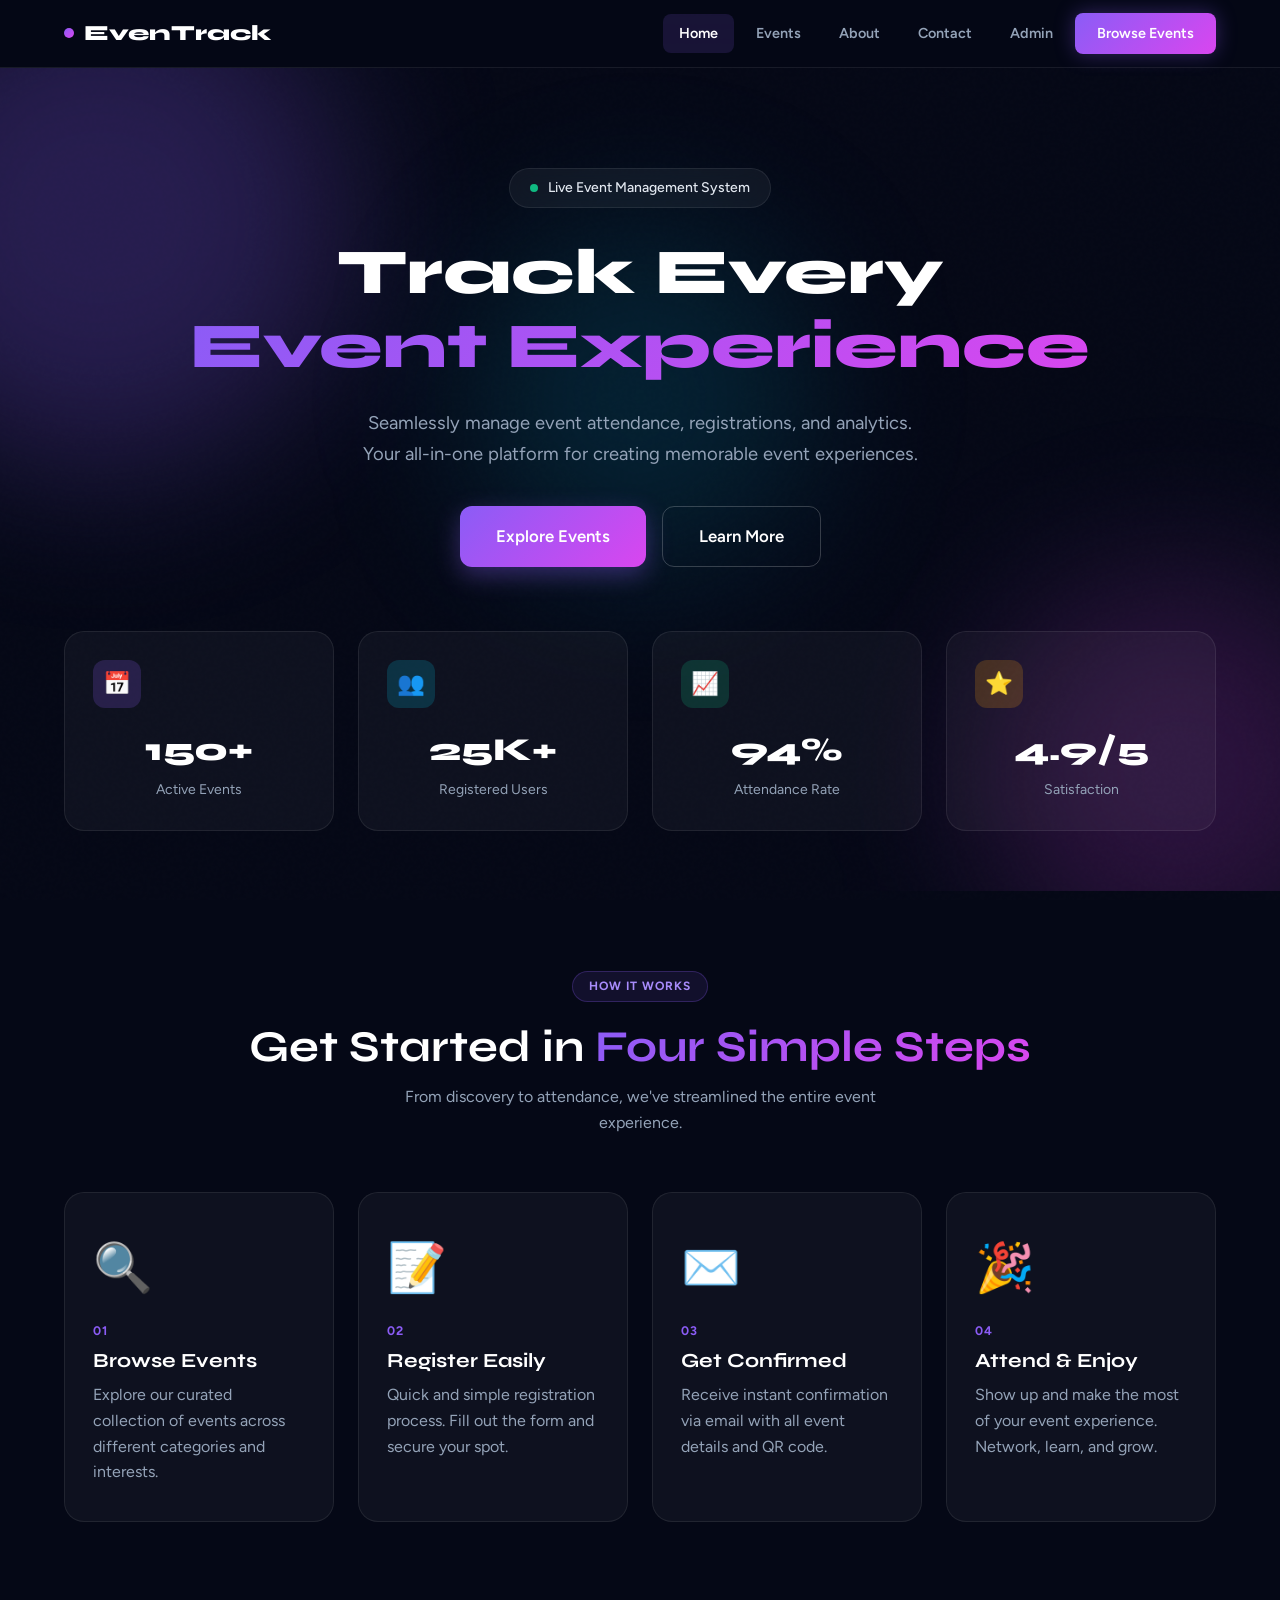
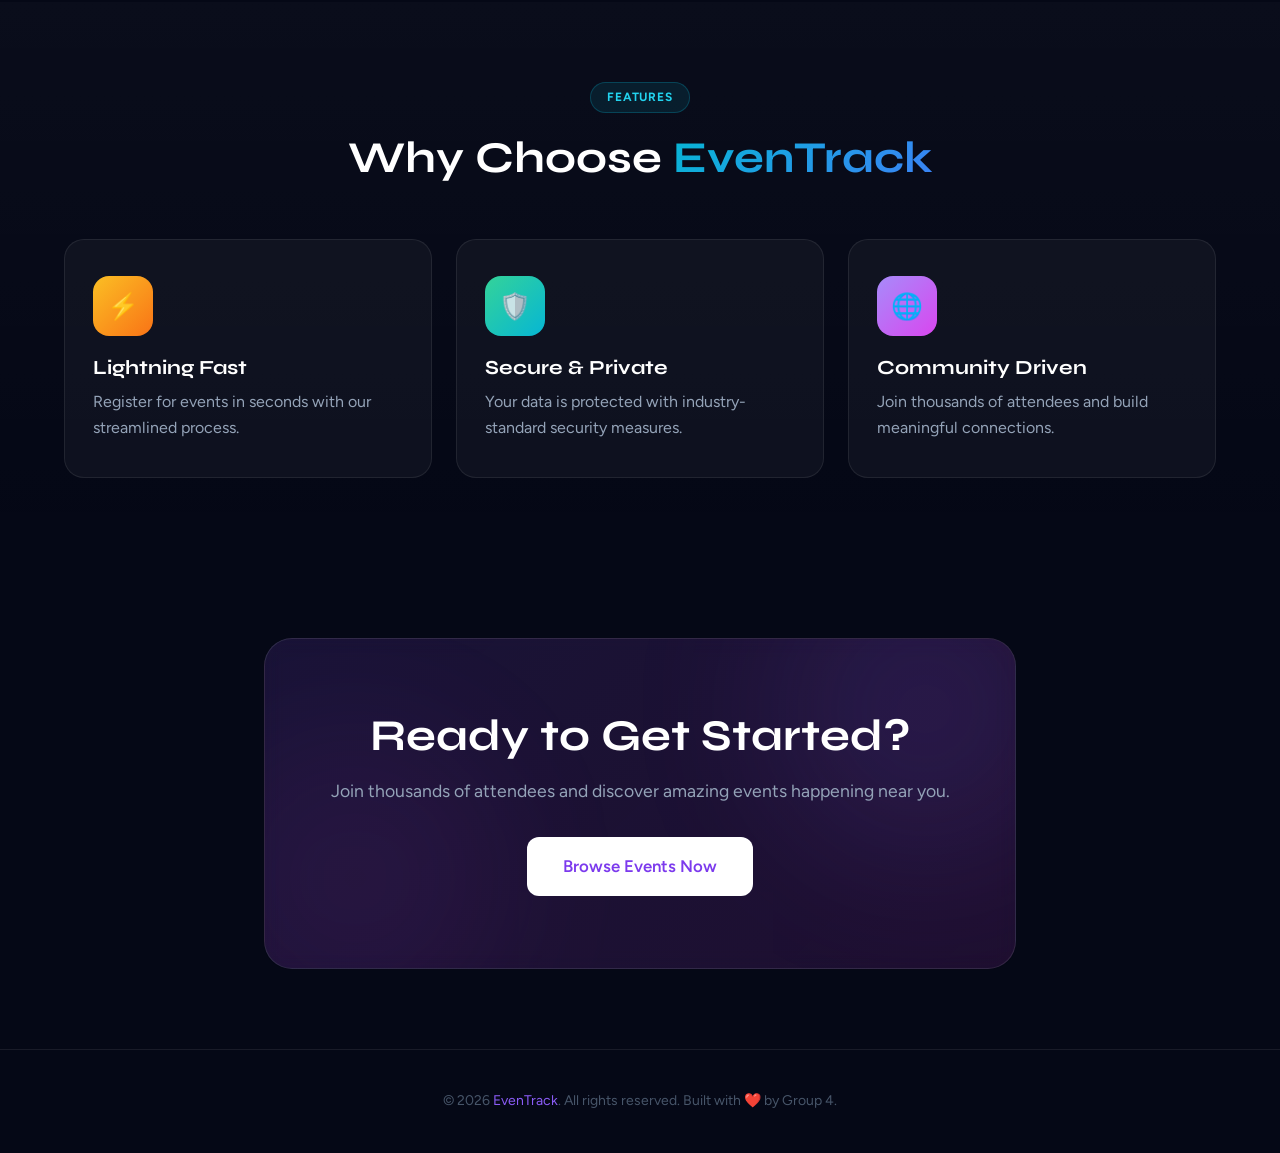
==== index.html @ 3910b5df "Add files via upload" ====
<!DOCTYPE html>
<html lang="en">
<head>
  <meta charset="UTF-8" />
  <meta name="viewport" content="width=device-width, initial-scale=1.0"/>
  <title>EvenTrack — Event Attendance System</title>
  <link rel="stylesheet" href="css/styles.css"/>
  <link rel="stylesheet" href="css/home.css"/>
</head>
<body>
  <div id="navbar"></div>

  <main>
    <!-- ── Hero ─────────────────────────── -->
    <section class="hero">
      <div class="orb orb-violet" style="width:500px;height:500px;top:-100px;left:-150px;"></div>
      <div class="orb orb-fuchsia" style="width:400px;height:400px;bottom:-80px;right:-100px;"></div>
      <div class="orb orb-cyan" style="width:350px;height:350px;top:40%;left:50%;transform:translate(-50%,-50%);"></div>

      <div class="container hero-inner">
        <div class="hero-badge reveal">
          <span class="live-dot"></span>
          Live Event Management System
        </div>
        <h1 class="hero-title reveal reveal-delay-1">
          Track Every<br>
          <span class="gradient-text">Event Experience</span>
        </h1>
        <p class="hero-sub reveal reveal-delay-2">
          Seamlessly manage event attendance, registrations, and analytics.
          Your all-in-one platform for creating memorable event experiences.
        </p>
        <div class="hero-btns reveal reveal-delay-3">
          <a href="events.html" class="btn btn-primary btn-lg">Explore Events</a>
          <a href="about.html"  class="btn btn-outline btn-lg">Learn More</a>
        </div>

        <!-- Stats -->
        <div class="hero-stats grid-4 reveal reveal-delay-4">
          <div class="card stat-card">
            <div class="icon-wrap" style="background:rgba(139,92,246,0.2)">📅</div>
            <div class="stat-val">150+</div>
            <div class="stat-label">Active Events</div>
          </div>
          <div class="card stat-card">
            <div class="icon-wrap" style="background:rgba(6,182,212,0.2)">👥</div>
            <div class="stat-val">25K+</div>
            <div class="stat-label">Registered Users</div>
          </div>
          <div class="card stat-card">
            <div class="icon-wrap" style="background:rgba(16,185,129,0.2)">📈</div>
            <div class="stat-val">94%</div>
            <div class="stat-label">Attendance Rate</div>
          </div>
          <div class="card stat-card">
            <div class="icon-wrap" style="background:rgba(245,158,11,0.2)">⭐</div>
            <div class="stat-val">4.9/5</div>
            <div class="stat-label">Satisfaction</div>
          </div>
        </div>
      </div>
    </section>

    <!-- ── How It Works ──────────────────── -->
    <section class="section-pad">
      <div class="container">
        <div class="section-head reveal">
          <span class="section-label label-violet">HOW IT WORKS</span>
          <h2>Get Started in <span class="gradient-text">Four Simple Steps</span></h2>
          <p>From discovery to attendance, we've streamlined the entire event experience.</p>
        </div>
        <div class="grid-4 steps-grid">
          <div class="card step-card reveal reveal-delay-1">
            <div class="step-icon">🔍</div>
            <div class="step-num">01</div>
            <h3>Browse Events</h3>
            <p>Explore our curated collection of events across different categories and interests.</p>
          </div>
          <div class="card step-card reveal reveal-delay-2">
            <div class="step-icon">📝</div>
            <div class="step-num">02</div>
            <h3>Register Easily</h3>
            <p>Quick and simple registration process. Fill out the form and secure your spot.</p>
          </div>
          <div class="card step-card reveal reveal-delay-3">
            <div class="step-icon">✉️</div>
            <div class="step-num">03</div>
            <h3>Get Confirmed</h3>
            <p>Receive instant confirmation via email with all event details and QR code.</p>
          </div>
          <div class="card step-card reveal reveal-delay-4">
            <div class="step-icon">🎉</div>
            <div class="step-num">04</div>
            <h3>Attend & Enjoy</h3>
            <p>Show up and make the most of your event experience. Network, learn, and grow.</p>
          </div>
        </div>
      </div>
    </section>

    <!-- ── Features ──────────────────────── -->
    <section class="section-pad features-section">
      <div class="container">
        <div class="section-head reveal">
          <span class="section-label label-cyan">FEATURES</span>
          <h2>Why Choose <span class="gradient-text-cyan">EvenTrack</span></h2>
        </div>
        <div class="grid-3 reveal">
          <div class="card feat-card">
            <div class="feat-icon" style="background:linear-gradient(135deg,#fbbf24,#f97316)">⚡</div>
            <h3>Lightning Fast</h3>
            <p>Register for events in seconds with our streamlined process.</p>
          </div>
          <div class="card feat-card">
            <div class="feat-icon" style="background:linear-gradient(135deg,#34d399,#06b6d4)">🛡️</div>
            <h3>Secure & Private</h3>
            <p>Your data is protected with industry-standard security measures.</p>
          </div>
          <div class="card feat-card">
            <div class="feat-icon" style="background:linear-gradient(135deg,#a78bfa,#d946ef)">🌐</div>
            <h3>Community Driven</h3>
            <p>Join thousands of attendees and build meaningful connections.</p>
          </div>
        </div>
      </div>
    </section>

    <!-- ── CTA ───────────────────────────── -->
    <section class="section-pad">
      <div class="container-sm reveal">
        <div class="cta-box">
          <div class="orb orb-violet" style="width:300px;height:300px;top:-80px;right:-60px;opacity:0.5"></div>
          <div class="orb orb-fuchsia" style="width:300px;height:300px;bottom:-60px;left:-60px;opacity:0.4"></div>
          <div style="position:relative;z-index:1;text-align:center">
            <h2 style="margin-bottom:16px">Ready to Get Started?</h2>
            <p style="margin-bottom:32px;font-size:1.1rem">Join thousands of attendees and discover amazing events happening near you.</p>
            <a href="events.html" class="btn btn-white btn-lg">Browse Events Now</a>
          </div>
        </div>
      </div>
    </section>
  </main>

  <div id="footer"></div>

  <script src="js/data.js"></script>
  <script src="js/nav.js"></script>
  <script src="js/main.js"></script>
</body>
</html>
---- css/styles.css ----
/* ═══════════════════════════════════════════════
   EVENTRACK — Shared Stylesheet
   ═══════════════════════════════════════════════ */

@import url('https://fonts.googleapis.com/css2?family=Syne:wght@400;600;700;800&family=Figtree:wght@300;400;500;600;700&display=swap');

/* ─── CSS Variables ─────────────────────────────── */
:root {
  --bg:           #050816;
  --bg-card:      rgba(255,255,255,0.04);
  --bg-card-hover:rgba(255,255,255,0.08);
  --border:       rgba(255,255,255,0.08);
  --border-hover: rgba(139,92,246,0.5);

  --white:   #ffffff;
  --slate-1: #e2e8f0;
  --slate-2: #94a3b8;
  --slate-3: #475569;
  --slate-4: #1e293b;

  --violet:  #8b5cf6;
  --fuchsia: #d946ef;
  --cyan:    #06b6d4;
  --emerald: #10b981;
  --amber:   #f59e0b;
  --rose:    #f43f5e;
  --indigo:  #6366f1;
  --teal:    #14b8a6;
  --purple:  #a855f7;

  --grad-main:    linear-gradient(135deg, var(--violet), var(--fuchsia));
  --grad-cyan:    linear-gradient(135deg, var(--cyan), #3b82f6);
  --grad-emerald: linear-gradient(135deg, var(--emerald), var(--teal));
  --grad-amber:   linear-gradient(135deg, var(--amber), #f97316);
  --grad-rose:    linear-gradient(135deg, var(--rose), #ec4899);
  --grad-purple:  linear-gradient(135deg, var(--purple), var(--violet));
  --grad-indigo:  linear-gradient(135deg, var(--indigo), #818cf8);
  --grad-teal:    linear-gradient(135deg, var(--teal), var(--cyan));
  --grad-violet:  linear-gradient(135deg, var(--violet), var(--indigo));

  --font-display: 'Syne', sans-serif;
  --font-body:    'Figtree', sans-serif;
  --radius-sm:  8px;
  --radius-md:  12px;
  --radius-lg:  20px;
  --radius-xl:  28px;
  --nav-h: 68px;
}

/* ─── Reset & Base ──────────────────────────────── */
*, *::before, *::after { box-sizing: border-box; margin: 0; padding: 0; }
html { scroll-behavior: smooth; }
body {
  background: var(--bg);
  color: var(--slate-1);
  font-family: var(--font-body);
  font-size: 16px;
  line-height: 1.6;
  min-height: 100vh;
  overflow-x: hidden;
}
a { color: inherit; text-decoration: none; }
button { cursor: pointer; border: none; background: none; font-family: inherit; }
input, select, textarea { font-family: inherit; }
img { max-width: 100%; display: block; }

/* Noise overlay */
body::before {
  content: '';
  position: fixed; inset: 0; pointer-events: none; z-index: 0;
  background-image: url("data:image/svg+xml,%3Csvg viewBox='0 0 256 256' xmlns='http://www.w3.org/2000/svg'%3E%3Cfilter id='noise'%3E%3CfeTurbulence type='fractalNoise' baseFrequency='0.9' numOctaves='4' stitchTiles='stitch'/%3E%3C/filter%3E%3Crect width='100%25' height='100%25' filter='url(%23noise)' opacity='0.03'/%3E%3C/svg%3E");
  opacity: 0.4;
}

/* ─── Layout Helpers ────────────────────────────── */
.container { max-width: 1200px; margin: 0 auto; padding: 0 24px; }
.container-sm { max-width: 800px; margin: 0 auto; padding: 0 24px; }
section { position: relative; }

/* ─── Typography ────────────────────────────────── */
h1,h2,h3,h4 { font-family: var(--font-display); line-height: 1.15; color: var(--white); }
h1 { font-size: clamp(2.2rem, 5vw, 4rem); font-weight: 800; }
h2 { font-size: clamp(1.8rem, 3.5vw, 2.75rem); font-weight: 700; }
h3 { font-size: 1.25rem; font-weight: 700; }
p { color: var(--slate-2); }

.gradient-text {
  background: var(--grad-main);
  -webkit-background-clip: text;
  -webkit-text-fill-color: transparent;
  background-clip: text;
}
.gradient-text-cyan {
  background: var(--grad-cyan);
  -webkit-background-clip: text;
  -webkit-text-fill-color: transparent;
  background-clip: text;
}

/* ─── Navigation ────────────────────────────────── */
.navbar {
  position: sticky; top: 0; z-index: 100;
  height: var(--nav-h);
  background: rgba(5,8,22,0.85);
  backdrop-filter: blur(20px);
  border-bottom: 1px solid var(--border);
  display: flex; align-items: center;
}
.nav-inner {
  display: flex; align-items: center; justify-content: space-between;
  width: 100%;
}
.nav-logo {
  font-family: var(--font-display);
  font-size: 1.35rem; font-weight: 800;
  color: var(--white);
  display: flex; align-items: center; gap: 10px;
}
.nav-logo-dot {
  width: 10px; height: 10px;
  border-radius: 50%;
  background: var(--grad-main);
  animation: pulse-dot 2s ease-in-out infinite;
}
@keyframes pulse-dot {
  0%,100% { box-shadow: 0 0 0 0 rgba(139,92,246,0.4); }
  50%      { box-shadow: 0 0 0 6px rgba(139,92,246,0); }
}
.nav-links { display: flex; align-items: center; gap: 6px; }
.nav-link {
  padding: 8px 16px; border-radius: var(--radius-sm);
  font-size: 0.9rem; font-weight: 600;
  color: var(--slate-2);
  transition: color 0.2s, background 0.2s;
}
.nav-link:hover { color: var(--white); background: rgba(255,255,255,0.06); }
.nav-link.active { color: var(--white); background: rgba(139,92,246,0.15); }
.nav-cta {
  padding: 9px 22px; border-radius: var(--radius-sm);
  background: var(--grad-main);
  color: var(--white); font-size: 0.9rem; font-weight: 600;
  transition: opacity 0.2s, transform 0.2s;
  box-shadow: 0 0 20px rgba(139,92,246,0.35);
}
.nav-cta:hover { opacity: 0.9; transform: translateY(-1px); }

/* Mobile nav */
.mobile-toggle {
  display: none; color: var(--slate-1);
  padding: 6px; border-radius: var(--radius-sm);
}
.mobile-menu {
  display: none; flex-direction: column;
  padding: 12px 24px 20px;
  border-bottom: 1px solid var(--border);
  background: rgba(5,8,22,0.95);
  gap: 4px;
}
.mobile-menu.open { display: flex; }
.mobile-menu .nav-link { padding: 12px 16px; display: block; }
.mobile-menu .nav-cta { margin-top: 8px; text-align: center; display: block; padding: 12px; }

@media (max-width: 768px) {
  .nav-links, .navbar .nav-cta { display: none; }
  .mobile-toggle { display: flex; }
}

/* ─── Buttons ───────────────────────────────────── */
.btn {
  display: inline-flex; align-items: center; justify-content: center; gap: 8px;
  padding: 12px 28px; border-radius: var(--radius-md);
  font-family: var(--font-body); font-size: 0.95rem; font-weight: 600;
  transition: all 0.2s; cursor: pointer;
}
.btn-primary {
  background: var(--grad-main); color: var(--white);
  box-shadow: 0 8px 24px rgba(139,92,246,0.35);
}
.btn-primary:hover { transform: translateY(-2px); box-shadow: 0 12px 32px rgba(139,92,246,0.45); }
.btn-outline {
  background: transparent; color: var(--white);
  border: 1px solid rgba(255,255,255,0.2);
}
.btn-outline:hover { background: rgba(255,255,255,0.06); }
.btn-white {
  background: var(--white); color: #7c3aed;
}
.btn-white:hover { background: #f1f5f9; transform: translateY(-1px); }
.btn-sm { padding: 8px 18px; font-size: 0.875rem; }
.btn-lg { padding: 16px 36px; font-size: 1.05rem; }
.btn-full { width: 100%; }

/* ─── Cards ─────────────────────────────────────── */
.card {
  background: var(--bg-card);
  border: 1px solid var(--border);
  border-radius: var(--radius-lg);
  transition: border-color 0.25s, box-shadow 0.25s, transform 0.25s, background 0.25s;
}
.card:hover {
  border-color: var(--border-hover);
  box-shadow: 0 20px 50px rgba(139,92,246,0.12);
  transform: translateY(-3px);
  background: var(--bg-card-hover);
}

/* ─── Badges ────────────────────────────────────── */
.badge {
  display: inline-block; padding: 4px 12px;
  border-radius: 999px; font-size: 0.72rem; font-weight: 700;
  letter-spacing: 0.02em; text-transform: capitalize;
}
.badge-border { border: 1px solid transparent; }
.badge-violet  { background: rgba(139,92,246,0.15); color: #a78bfa; }
.badge-green   { background: rgba(16,185,129,0.15); color: #34d399; border-color: rgba(16,185,129,0.3); }
.badge-slate   { background: rgba(100,116,139,0.2); color: #94a3b8; border-color: rgba(100,116,139,0.3); }
.badge-blue    { background: rgba(59,130,246,0.15); color: #60a5fa; }
.badge-amber   { background: rgba(245,158,11,0.15); color: #fbbf24; }
.badge-purple  { background: rgba(168,85,247,0.15); color: #c084fc; }
.badge-cyan    { background: rgba(6,182,212,0.15);  color: #22d3ee; }
.badge-rose    { background: rgba(244,63,94,0.15);  color: #fb7185; }

/* ─── Section Labels ────────────────────────────── */
.section-label {
  display: inline-block; padding: 5px 16px;
  border-radius: 999px; font-size: 0.75rem; font-weight: 700;
  letter-spacing: 0.08em; text-transform: uppercase;
  border: 1px solid;
  margin-bottom: 20px;
}
.label-violet { background: rgba(139,92,246,0.1); color: #a78bfa; border-color: rgba(139,92,246,0.25); }
.label-cyan   { background: rgba(6,182,212,0.1);  color: #22d3ee; border-color: rgba(6,182,212,0.25); }
.label-fuchsia{ background: rgba(217,70,239,0.1); color: #e879f9; border-color: rgba(217,70,239,0.25); }

/* ─── Form Elements ─────────────────────────────── */
.form-group { display: flex; flex-direction: column; gap: 8px; }
.form-label { font-size: 0.875rem; font-weight: 600; color: var(--slate-1); }
.form-input {
  width: 100%; padding: 12px 16px;
  background: rgba(255,255,255,0.05);
  border: 1px solid var(--border);
  border-radius: var(--radius-sm); color: var(--white);
  font-family: var(--font-body); font-size: 0.9rem;
  transition: border-color 0.2s, box-shadow 0.2s;
  outline: none;
}
.form-input::placeholder { color: var(--slate-3); }
.form-input:focus {
  border-color: var(--violet);
  box-shadow: 0 0 0 3px rgba(139,92,246,0.15);
}
select.form-input option { background: #0f172a; color: var(--white); }
textarea.form-input { resize: none; }

/* ─── Progress Bar ──────────────────────────────── */
.progress-track {
  width: 100%; height: 6px; border-radius: 999px;
  background: rgba(255,255,255,0.06); overflow: hidden;
}
.progress-fill {
  height: 100%; border-radius: 999px;
  background: var(--grad-main);
  transition: width 0.6s ease;
}

/* ─── Event Thumbnail Gradients ─────────────────── */
.thumb { display: flex; align-items: center; justify-content: center; font-size: 4rem; }
.grad-violet  { background: linear-gradient(135deg,#4c1d95,#6d28d9,#7c3aed); }
.grad-cyan    { background: linear-gradient(135deg,#0e7490,#0891b2,#06b6d4); }
.grad-emerald { background: linear-gradient(135deg,#065f46,#059669,#10b981); }
.grad-amber   { background: linear-gradient(135deg,#78350f,#b45309,#d97706); }
.grad-rose    { background: linear-gradient(135deg,#881337,#be185d,#e11d48); }
.grad-purple  { background: linear-gradient(135deg,#4a044e,#86198f,#a21caf); }
.grad-teal    { background: linear-gradient(135deg,#134e4a,#0f766e,#0d9488); }
.grad-indigo  { background: linear-gradient(135deg,#1e1b4b,#3730a3,#4338ca); }

/* ─── Glowing Orbs ──────────────────────────────── */
.orb {
  position: absolute; border-radius: 50%;
  filter: blur(80px); pointer-events: none; z-index: 0;
}
.orb-violet { background: rgba(139,92,246,0.25); }
.orb-fuchsia{ background: rgba(217,70,239,0.18); }
.orb-cyan   { background: rgba(6,182,212,0.15); }

/* ─── Scroll Reveal ─────────────────────────────── */
.reveal { opacity: 0; transform: translateY(24px); transition: opacity 0.55s ease, transform 0.55s ease; }
.reveal.revealed { opacity: 1; transform: none; }
.reveal-delay-1 { transition-delay: 0.1s; }
.reveal-delay-2 { transition-delay: 0.2s; }
.reveal-delay-3 { transition-delay: 0.3s; }
.reveal-delay-4 { transition-delay: 0.4s; }

/* ─── Footer ────────────────────────────────────── */
.footer {
  border-top: 1px solid var(--border);
  padding: 40px 0;
  text-align: center;
}
.footer p { font-size: 0.875rem; color: var(--slate-3); }
.footer a { color: var(--violet); }
.footer a:hover { color: var(--fuchsia); }

/* ─── Divider ───────────────────────────────────── */
.divider { border: none; border-top: 1px solid var(--border); margin: 32px 0; }

/* ─── Grid Utilities ────────────────────────────── */
.grid-2 { display: grid; grid-template-columns: repeat(2,1fr); gap: 24px; }
.grid-3 { display: grid; grid-template-columns: repeat(3,1fr); gap: 24px; }
.grid-4 { display: grid; grid-template-columns: repeat(4,1fr); gap: 24px; }
@media (max-width: 1024px) {
  .grid-4 { grid-template-columns: repeat(2,1fr); }
  .grid-3 { grid-template-columns: repeat(2,1fr); }
}
@media (max-width: 640px) {
  .grid-4, .grid-3, .grid-2 { grid-template-columns: 1fr; }
}

/* ─── Stat Card ─────────────────────────────────── */
.stat-card { padding: 28px; border-radius: var(--radius-lg); }
.stat-card .icon-wrap {
  width: 48px; height: 48px; border-radius: var(--radius-md);
  display: flex; align-items: center; justify-content: center;
  font-size: 1.4rem; margin-bottom: 16px;
}
.stat-card .stat-val {
  font-family: var(--font-display); font-size: 2rem; font-weight: 800;
  color: var(--white); margin-bottom: 4px;
}
.stat-card .stat-label { font-size: 0.875rem; color: var(--slate-2); }

/* ─── Page Hero ─────────────────────────────────── */
.page-hero {
  padding: 72px 0 56px;
  border-bottom: 1px solid var(--border);
  background: linear-gradient(to bottom, rgba(255,255,255,0.03), transparent);
  text-align: center;
}
.page-hero h1 { margin-bottom: 16px; }
.page-hero p { max-width: 560px; margin: 0 auto; font-size: 1.1rem; }

/* ─── Toast / Alert ─────────────────────────────── */
.success-box {
  padding: 40px 32px;
  background: linear-gradient(135deg,rgba(16,185,129,0.1),rgba(6,182,212,0.1));
  border: 1px solid rgba(16,185,129,0.25);
  border-radius: var(--radius-xl);
  text-align: center;
}
.success-icon {
  width: 80px; height: 80px; border-radius: 50%;
  background: var(--grad-emerald);
  display: flex; align-items: center; justify-content: center;
  margin: 0 auto 20px; font-size: 2.5rem;
}
---- css/home.css ----
/* ── Home Page Styles ── */
.hero {
  position: relative; overflow: hidden;
  padding: 100px 0 60px;
}
.hero-inner { text-align: center; position: relative; z-index: 1; }
.hero-badge {
  display: inline-flex; align-items: center; gap: 10px;
  padding: 8px 20px; border-radius: 999px;
  background: rgba(255,255,255,0.05);
  border: 1px solid var(--border);
  backdrop-filter: blur(10px);
  font-size: 0.875rem; color: var(--slate-1);
  font-weight: 500; margin-bottom: 28px;
}
.live-dot {
  width: 8px; height: 8px; border-radius: 50%;
  background: var(--emerald);
  animation: pulse-dot 2s infinite;
}
.hero-title { margin-bottom: 24px; }
.hero-sub {
  font-size: 1.15rem; color: var(--slate-2);
  max-width: 560px; margin: 0 auto 36px;
  line-height: 1.7;
}
.hero-btns { display: flex; gap: 16px; justify-content: center; flex-wrap: wrap; margin-bottom: 64px; }
.hero-stats { margin-top: 0; }

.section-pad { padding: 80px 0; }
.section-head { text-align: center; margin-bottom: 56px; }
.section-head h2 { margin-bottom: 12px; }
.section-head p { max-width: 520px; margin: 0 auto; font-size: 1rem; }

.step-card { padding: 36px 28px; }
.step-icon { font-size: 3rem; margin-bottom: 16px; transition: transform 0.2s; }
.step-card:hover .step-icon { transform: scale(1.15); }
.step-num { font-size: 0.78rem; font-weight: 700; color: var(--violet); letter-spacing: 0.06em; margin-bottom: 8px; }
.step-card h3 { margin-bottom: 10px; }

.features-section { background: linear-gradient(to bottom, rgba(255,255,255,0.025), transparent); }
.feat-card { padding: 36px 28px; }
.feat-icon {
  width: 60px; height: 60px; border-radius: 16px;
  display: flex; align-items: center; justify-content: center;
  font-size: 1.6rem; margin-bottom: 20px;
  transition: transform 0.2s;
}
.feat-card:hover .feat-icon { transform: scale(1.1); }
.feat-card h3 { margin-bottom: 10px; }

.cta-box {
  position: relative; overflow: hidden;
  padding: 72px 48px;
  background: linear-gradient(135deg,rgba(139,92,246,0.15),rgba(217,70,239,0.12));
  border: 1px solid rgba(255,255,255,0.1);
  border-radius: var(--radius-xl);
  backdrop-filter: blur(10px);
}
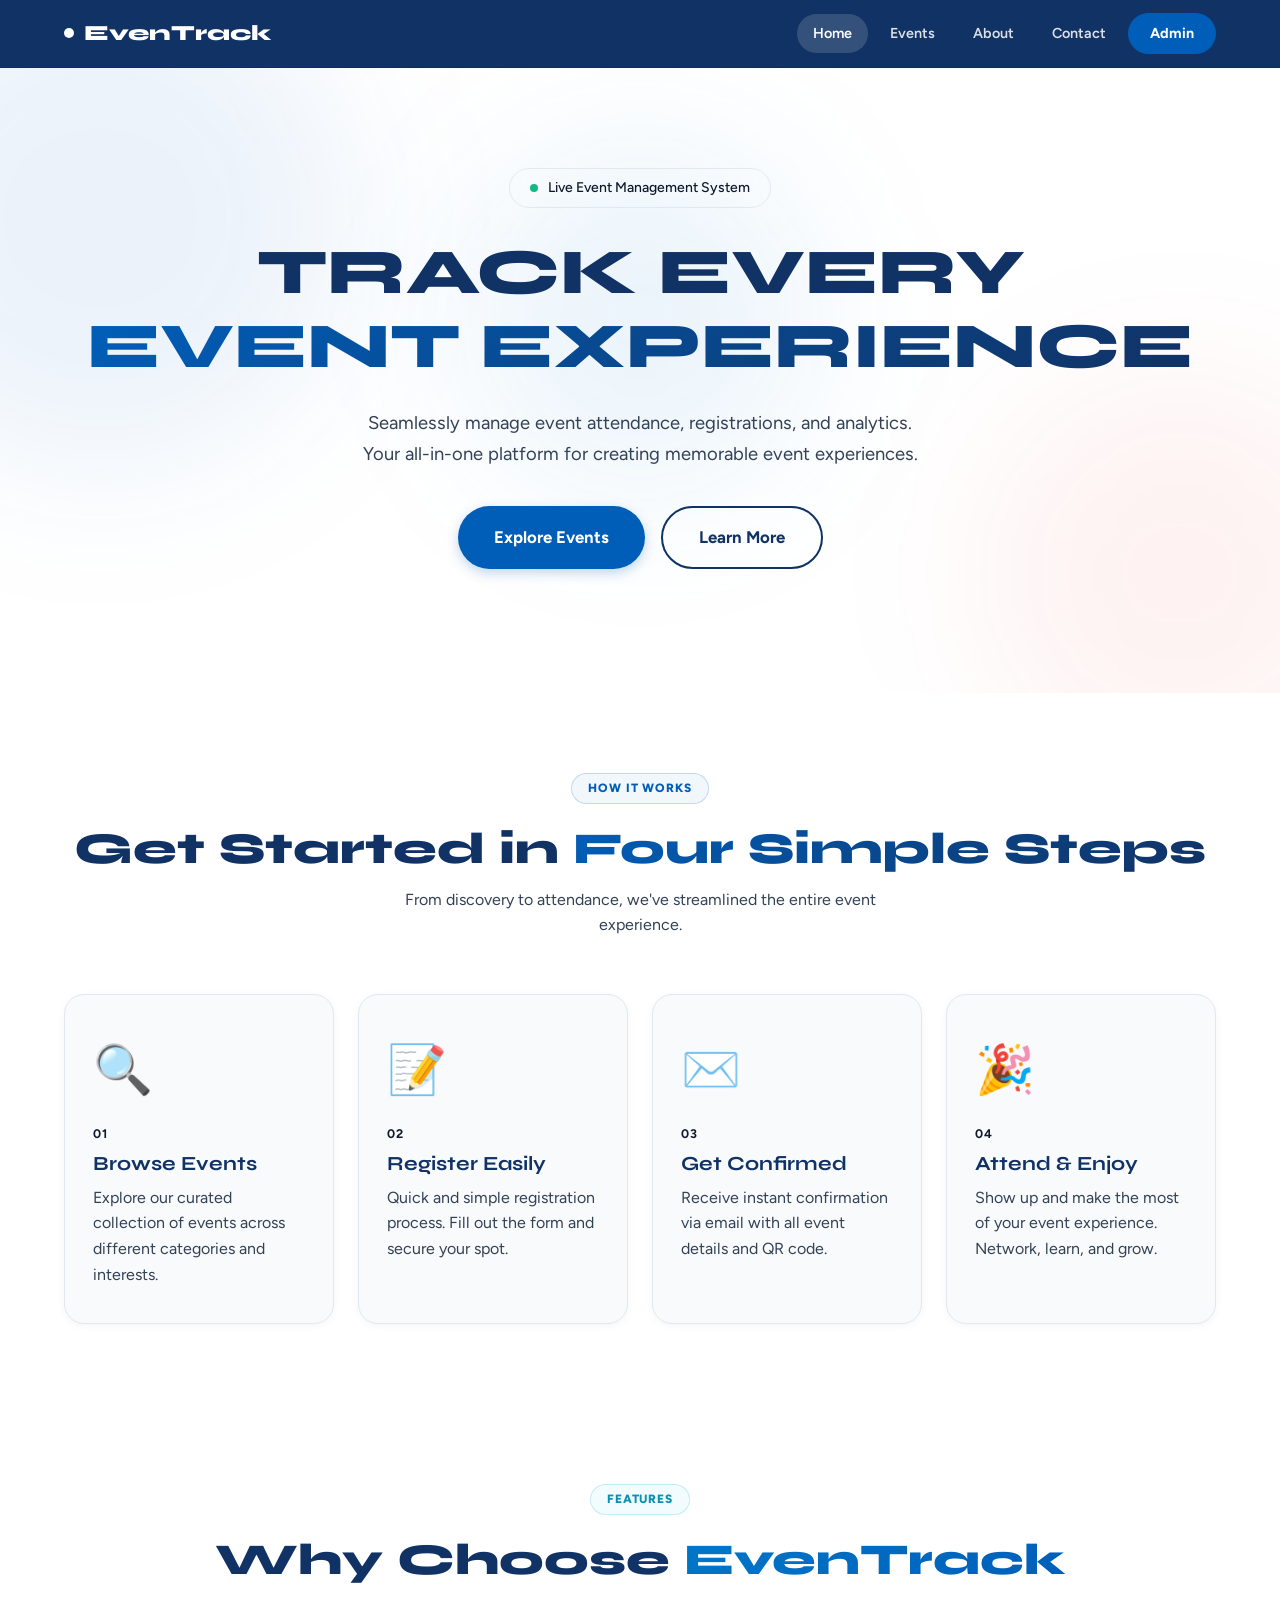
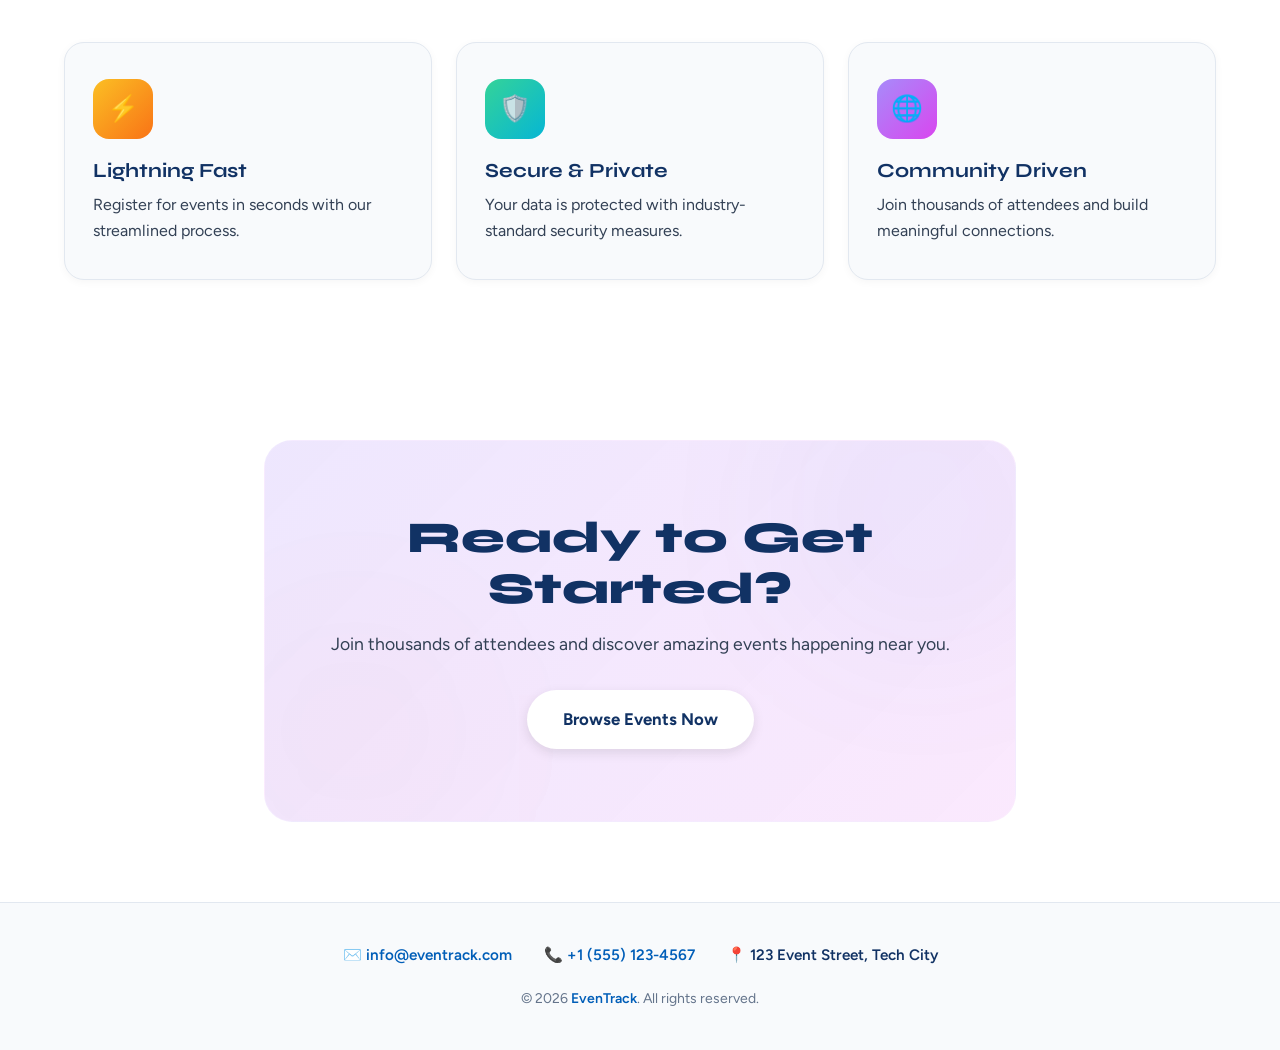
==== commit dbeb5dc7: "New ui, conected to db" ====
--- a/index.html
+++ b/index.html
@@ -33,30 +33,6 @@
         <div class="hero-btns reveal reveal-delay-3">
           <a href="events.html" class="btn btn-primary btn-lg">Explore Events</a>
           <a href="about.html"  class="btn btn-outline btn-lg">Learn More</a>
-        </div>
-
-        <!-- Stats -->
-        <div class="hero-stats grid-4 reveal reveal-delay-4">
-          <div class="card stat-card">
-            <div class="icon-wrap" style="background:rgba(139,92,246,0.2)">📅</div>
-            <div class="stat-val">150+</div>
-            <div class="stat-label">Active Events</div>
-          </div>
-          <div class="card stat-card">
-            <div class="icon-wrap" style="background:rgba(6,182,212,0.2)">👥</div>
-            <div class="stat-val">25K+</div>
-            <div class="stat-label">Registered Users</div>
-          </div>
-          <div class="card stat-card">
-            <div class="icon-wrap" style="background:rgba(16,185,129,0.2)">📈</div>
-            <div class="stat-val">94%</div>
-            <div class="stat-label">Attendance Rate</div>
-          </div>
-          <div class="card stat-card">
-            <div class="icon-wrap" style="background:rgba(245,158,11,0.2)">⭐</div>
-            <div class="stat-val">4.9/5</div>
-            <div class="stat-label">Satisfaction</div>
-          </div>
         </div>
       </div>
     </section>
--- a/css/styles.css
+++ b/css/styles.css
@@ -1,55 +1,73 @@
-/* ═══════════════════════════════════════════════
-   EVENTRACK — Shared Stylesheet
-   ═══════════════════════════════════════════════ */
-
-@import url('https://fonts.googleapis.com/css2?family=Syne:wght@400;600;700;800&family=Figtree:wght@300;400;500;600;700&display=swap');
+@import url("https://fonts.googleapis.com/css2?family=Syne:wght@400;600;700;800&family=Figtree:wght@300;400;500;600;700&display=swap");
 
 /* ─── CSS Variables ─────────────────────────────── */
 :root {
-  --bg:           #050816;
-  --bg-card:      rgba(255,255,255,0.04);
-  --bg-card-hover:rgba(255,255,255,0.08);
-  --border:       rgba(255,255,255,0.08);
-  --border-hover: rgba(139,92,246,0.5);
-
-  --white:   #ffffff;
-  --slate-1: #e2e8f0;
-  --slate-2: #94a3b8;
-  --slate-3: #475569;
-  --slate-4: #1e293b;
-
-  --violet:  #8b5cf6;
-  --fuchsia: #d946ef;
-  --cyan:    #06b6d4;
+  /* ── iACADEMY LIGHT THEME COLORS ── */
+  --bg: #ffffff; /* Pure white background */
+  --bg-card: #f8fafc; /* Very light gray for cards */
+  --bg-card-hover: #ffffff; /* Cards turn pure white on hover */
+  --border: #e2e8f0; /* Light gray borders */
+  --border-hover: #113264; /* Navy hover state */
+
+  /* Primary Brand Colors from the image */
+  --primary-navy: #113264; /* Deep navy (Navbar & Headings) */
+  --primary-blue: #005eb8; /* Bright blue (Buttons) */
+  --accent-red: #e3000f; /* iACADEMY Red */
+  --accent-orange: #f97316; /* Chat widget orange */
+
+  --white: #ffffff;
+
+  /* Text Colors (Inverted for Light Theme) */
+  --slate-1: #0f172a; /* Darkest slate (Main Body Text) */
+  --slate-2: #334155; /* Medium dark slate (Subtitles) */
+  --slate-3: #64748b; /* Muted slate (Placeholders/Footer) */
+  --slate-4: #cbd5e1; /* Light slate */
+
+  /* Status Colors */
   --emerald: #10b981;
-  --amber:   #f59e0b;
-  --rose:    #f43f5e;
-  --indigo:  #6366f1;
-  --teal:    #14b8a6;
-  --purple:  #a855f7;
-
-  --grad-main:    linear-gradient(135deg, var(--violet), var(--fuchsia));
-  --grad-cyan:    linear-gradient(135deg, var(--cyan), #3b82f6);
-  --grad-emerald: linear-gradient(135deg, var(--emerald), var(--teal));
-  --grad-amber:   linear-gradient(135deg, var(--amber), #f97316);
-  --grad-rose:    linear-gradient(135deg, var(--rose), #ec4899);
-  --grad-purple:  linear-gradient(135deg, var(--purple), var(--violet));
-  --grad-indigo:  linear-gradient(135deg, var(--indigo), #818cf8);
-  --grad-teal:    linear-gradient(135deg, var(--teal), var(--cyan));
-  --grad-violet:  linear-gradient(135deg, var(--violet), var(--indigo));
-
-  --font-display: 'Syne', sans-serif;
-  --font-body:    'Figtree', sans-serif;
-  --radius-sm:  8px;
-  --radius-md:  12px;
-  --radius-lg:  20px;
-  --radius-xl:  28px;
+  --amber: #f59e0b;
+  --rose: #e3000f;
+  --cyan: #0077c8;
+
+  /* Gradients updated to match the light/corporate feel */
+  --grad-main: linear-gradient(
+    135deg,
+    var(--primary-blue),
+    var(--primary-navy)
+  );
+  --grad-cyan: linear-gradient(135deg, #0077c8, var(--primary-blue));
+  --grad-emerald: linear-gradient(135deg, #10b981, #059669);
+  --grad-amber: linear-gradient(135deg, #f59e0b, #d97706);
+  --grad-rose: linear-gradient(135deg, var(--accent-red), #a8000b);
+  --grad-purple: linear-gradient(
+    135deg,
+    var(--primary-navy),
+    var(--primary-blue)
+  );
+  --grad-indigo: linear-gradient(135deg, #0f172a, var(--primary-navy));
+  --grad-teal: linear-gradient(135deg, #00a3e0, #0077c8);
+  --grad-violet: linear-gradient(135deg, var(--primary-blue), #0077c8);
+
+  --font-display: "Syne", sans-serif;
+  --font-body: "Figtree", sans-serif;
+  --radius-sm: 8px;
+  --radius-md: 12px;
+  --radius-lg: 20px;
+  --radius-xl: 28px;
   --nav-h: 68px;
 }
 
 /* ─── Reset & Base ──────────────────────────────── */
-*, *::before, *::after { box-sizing: border-box; margin: 0; padding: 0; }
-html { scroll-behavior: smooth; }
+*,
+*::before,
+*::after {
+  box-sizing: border-box;
+  margin: 0;
+  padding: 0;
+}
+html {
+  scroll-behavior: smooth;
+}
 body {
   background: var(--bg);
   color: var(--slate-1);
@@ -59,30 +77,69 @@
   min-height: 100vh;
   overflow-x: hidden;
 }
-a { color: inherit; text-decoration: none; }
-button { cursor: pointer; border: none; background: none; font-family: inherit; }
-input, select, textarea { font-family: inherit; }
-img { max-width: 100%; display: block; }
-
-/* Noise overlay */
-body::before {
-  content: '';
-  position: fixed; inset: 0; pointer-events: none; z-index: 0;
-  background-image: url("data:image/svg+xml,%3Csvg viewBox='0 0 256 256' xmlns='http://www.w3.org/2000/svg'%3E%3Cfilter id='noise'%3E%3CfeTurbulence type='fractalNoise' baseFrequency='0.9' numOctaves='4' stitchTiles='stitch'/%3E%3C/filter%3E%3Crect width='100%25' height='100%25' filter='url(%23noise)' opacity='0.03'/%3E%3C/svg%3E");
-  opacity: 0.4;
-}
+a {
+  color: inherit;
+  text-decoration: none;
+}
+button {
+  cursor: pointer;
+  border: none;
+  background: none;
+  font-family: inherit;
+}
+input,
+select,
+textarea {
+  font-family: inherit;
+}
+img {
+  max-width: 100%;
+  display: block;
+}
+
+/* Removed the noise overlay for a cleaner, flat corporate look */
 
 /* ─── Layout Helpers ────────────────────────────── */
-.container { max-width: 1200px; margin: 0 auto; padding: 0 24px; }
-.container-sm { max-width: 800px; margin: 0 auto; padding: 0 24px; }
-section { position: relative; }
+.container {
+  max-width: 1200px;
+  margin: 0 auto;
+  padding: 0 24px;
+}
+.container-sm {
+  max-width: 800px;
+  margin: 0 auto;
+  padding: 0 24px;
+}
+section {
+  position: relative;
+}
 
 /* ─── Typography ────────────────────────────────── */
-h1,h2,h3,h4 { font-family: var(--font-display); line-height: 1.15; color: var(--white); }
-h1 { font-size: clamp(2.2rem, 5vw, 4rem); font-weight: 800; }
-h2 { font-size: clamp(1.8rem, 3.5vw, 2.75rem); font-weight: 700; }
-h3 { font-size: 1.25rem; font-weight: 700; }
-p { color: var(--slate-2); }
+/* Headings are now Deep Navy matching "TOP WORKS" */
+h1,
+h2,
+h3,
+h4 {
+  font-family: var(--font-display);
+  line-height: 1.15;
+  color: var(--primary-navy);
+}
+h1 {
+  font-size: clamp(2.2rem, 5vw, 4rem);
+  font-weight: 800;
+  text-transform: uppercase;
+}
+h2 {
+  font-size: clamp(1.8rem, 3.5vw, 2.75rem);
+  font-weight: 800;
+}
+h3 {
+  font-size: 1.25rem;
+  font-weight: 700;
+}
+p {
+  color: var(--slate-2);
+}
 
 .gradient-text {
   background: var(--grad-main);
@@ -99,257 +156,604 @@
 
 /* ─── Navigation ────────────────────────────────── */
 .navbar {
-  position: sticky; top: 0; z-index: 100;
+  position: sticky;
+  top: 0;
+  z-index: 100;
   height: var(--nav-h);
-  background: rgba(5,8,22,0.85);
-  backdrop-filter: blur(20px);
-  border-bottom: 1px solid var(--border);
-  display: flex; align-items: center;
+  background: var(--primary-navy); /* Solid navy header */
+  border-bottom: 1px solid rgba(0, 0, 0, 0.1);
+  display: flex;
+  align-items: center;
 }
 .nav-inner {
-  display: flex; align-items: center; justify-content: space-between;
+  display: flex;
+  align-items: center;
+  justify-content: space-between;
   width: 100%;
 }
 .nav-logo {
   font-family: var(--font-display);
-  font-size: 1.35rem; font-weight: 800;
+  font-size: 1.35rem;
+  font-weight: 800;
   color: var(--white);
-  display: flex; align-items: center; gap: 10px;
+  display: flex;
+  align-items: center;
+  gap: 10px;
 }
 .nav-logo-dot {
-  width: 10px; height: 10px;
+  width: 10px;
+  height: 10px;
   border-radius: 50%;
-  background: var(--grad-main);
-  animation: pulse-dot 2s ease-in-out infinite;
-}
-@keyframes pulse-dot {
-  0%,100% { box-shadow: 0 0 0 0 rgba(139,92,246,0.4); }
-  50%      { box-shadow: 0 0 0 6px rgba(139,92,246,0); }
-}
-.nav-links { display: flex; align-items: center; gap: 6px; }
+  background: var(--white);
+}
+.nav-links {
+  display: flex;
+  align-items: center;
+  gap: 6px;
+}
 .nav-link {
-  padding: 8px 16px; border-radius: var(--radius-sm);
-  font-size: 0.9rem; font-weight: 600;
-  color: var(--slate-2);
-  transition: color 0.2s, background 0.2s;
-}
-.nav-link:hover { color: var(--white); background: rgba(255,255,255,0.06); }
-.nav-link.active { color: var(--white); background: rgba(139,92,246,0.15); }
+  padding: 8px 16px;
+  border-radius: 999px; /* Pill shape matching iAcademy */
+  font-size: 0.9rem;
+  font-weight: 600;
+  color: rgba(255, 255, 255, 0.85); /* White text on navy */
+  transition:
+    color 0.2s,
+    background 0.2s;
+}
+.nav-link:hover {
+  color: var(--white);
+  background: rgba(255, 255, 255, 0.1);
+}
+.nav-link.active {
+  color: var(--white);
+  background: rgba(255, 255, 255, 0.15);
+}
 .nav-cta {
-  padding: 9px 22px; border-radius: var(--radius-sm);
-  background: var(--grad-main);
-  color: var(--white); font-size: 0.9rem; font-weight: 600;
-  transition: opacity 0.2s, transform 0.2s;
-  box-shadow: 0 0 20px rgba(139,92,246,0.35);
-}
-.nav-cta:hover { opacity: 0.9; transform: translateY(-1px); }
+  padding: 9px 22px;
+  border-radius: 999px;
+  background: var(--primary-blue); /* Apply Now button style */
+  color: var(--white);
+  font-size: 0.9rem;
+  font-weight: 700;
+  transition:
+    opacity 0.2s,
+    transform 0.2s;
+}
+.nav-cta:hover {
+  opacity: 0.9;
+  transform: translateY(-1px);
+}
 
 /* Mobile nav */
 .mobile-toggle {
-  display: none; color: var(--slate-1);
-  padding: 6px; border-radius: var(--radius-sm);
+  display: none;
+  color: var(--white);
+  padding: 6px;
+  border-radius: var(--radius-sm);
 }
 .mobile-menu {
-  display: none; flex-direction: column;
+  display: none;
+  flex-direction: column;
   padding: 12px 24px 20px;
   border-bottom: 1px solid var(--border);
-  background: rgba(5,8,22,0.95);
+  background: var(--primary-navy);
   gap: 4px;
 }
-.mobile-menu.open { display: flex; }
-.mobile-menu .nav-link { padding: 12px 16px; display: block; }
-.mobile-menu .nav-cta { margin-top: 8px; text-align: center; display: block; padding: 12px; }
+.mobile-menu.open {
+  display: flex;
+}
+.mobile-menu .nav-link {
+  padding: 12px 16px;
+  display: block;
+  color: var(--white);
+}
+.mobile-menu .nav-cta {
+  margin-top: 8px;
+  text-align: center;
+  display: block;
+  padding: 12px;
+}
 
 @media (max-width: 768px) {
-  .nav-links, .navbar .nav-cta { display: none; }
-  .mobile-toggle { display: flex; }
+  .nav-links,
+  .navbar .nav-cta {
+    display: none;
+  }
+  .mobile-toggle {
+    display: flex;
+  }
 }
 
 /* ─── Buttons ───────────────────────────────────── */
 .btn {
-  display: inline-flex; align-items: center; justify-content: center; gap: 8px;
-  padding: 12px 28px; border-radius: var(--radius-md);
-  font-family: var(--font-body); font-size: 0.95rem; font-weight: 600;
-  transition: all 0.2s; cursor: pointer;
+  display: inline-flex;
+  align-items: center;
+  justify-content: center;
+  gap: 8px;
+  padding: 12px 28px;
+  border-radius: 999px; /* Rounded pill buttons */
+  font-family: var(--font-body);
+  font-size: 0.95rem;
+  font-weight: 700;
+  transition: all 0.2s;
+  cursor: pointer;
 }
 .btn-primary {
-  background: var(--grad-main); color: var(--white);
-  box-shadow: 0 8px 24px rgba(139,92,246,0.35);
-}
-.btn-primary:hover { transform: translateY(-2px); box-shadow: 0 12px 32px rgba(139,92,246,0.45); }
+  background: var(--primary-blue);
+  color: var(--white);
+  box-shadow: 0 4px 12px rgba(0, 94, 184, 0.25);
+}
+.btn-primary:hover {
+  transform: translateY(-2px);
+  box-shadow: 0 6px 16px rgba(0, 94, 184, 0.35);
+}
 .btn-outline {
-  background: transparent; color: var(--white);
-  border: 1px solid rgba(255,255,255,0.2);
-}
-.btn-outline:hover { background: rgba(255,255,255,0.06); }
+  background: transparent;
+  color: var(--primary-navy);
+  border: 2px solid var(--primary-navy);
+}
+.btn-outline:hover {
+  background: rgba(17, 50, 100, 0.05);
+}
 .btn-white {
-  background: var(--white); color: #7c3aed;
-}
-.btn-white:hover { background: #f1f5f9; transform: translateY(-1px); }
-.btn-sm { padding: 8px 18px; font-size: 0.875rem; }
-.btn-lg { padding: 16px 36px; font-size: 1.05rem; }
-.btn-full { width: 100%; }
+  background: var(--white);
+  color: var(--primary-navy);
+  box-shadow: 0 4px 12px rgba(0, 0, 0, 0.1);
+}
+.btn-white:hover {
+  background: #f8fafc;
+  transform: translateY(-1px);
+}
+.btn-sm {
+  padding: 8px 18px;
+  font-size: 0.875rem;
+}
+.btn-lg {
+  padding: 16px 36px;
+  font-size: 1.05rem;
+}
+.btn-full {
+  width: 100%;
+}
 
 /* ─── Cards ─────────────────────────────────────── */
 .card {
   background: var(--bg-card);
   border: 1px solid var(--border);
   border-radius: var(--radius-lg);
-  transition: border-color 0.25s, box-shadow 0.25s, transform 0.25s, background 0.25s;
+  box-shadow: 0 2px 8px rgba(0, 0, 0, 0.04); /* Soft shadow for light theme */
+  transition:
+    border-color 0.25s,
+    box-shadow 0.25s,
+    transform 0.25s,
+    background 0.25s;
 }
 .card:hover {
   border-color: var(--border-hover);
-  box-shadow: 0 20px 50px rgba(139,92,246,0.12);
+  box-shadow: 0 12px 24px rgba(17, 50, 100, 0.1); /* Navy shadow */
   transform: translateY(-3px);
   background: var(--bg-card-hover);
 }
 
 /* ─── Badges ────────────────────────────────────── */
 .badge {
-  display: inline-block; padding: 4px 12px;
-  border-radius: 999px; font-size: 0.72rem; font-weight: 700;
-  letter-spacing: 0.02em; text-transform: capitalize;
-}
-.badge-border { border: 1px solid transparent; }
-.badge-violet  { background: rgba(139,92,246,0.15); color: #a78bfa; }
-.badge-green   { background: rgba(16,185,129,0.15); color: #34d399; border-color: rgba(16,185,129,0.3); }
-.badge-slate   { background: rgba(100,116,139,0.2); color: #94a3b8; border-color: rgba(100,116,139,0.3); }
-.badge-blue    { background: rgba(59,130,246,0.15); color: #60a5fa; }
-.badge-amber   { background: rgba(245,158,11,0.15); color: #fbbf24; }
-.badge-purple  { background: rgba(168,85,247,0.15); color: #c084fc; }
-.badge-cyan    { background: rgba(6,182,212,0.15);  color: #22d3ee; }
-.badge-rose    { background: rgba(244,63,94,0.15);  color: #fb7185; }
+  display: inline-block;
+  padding: 4px 12px;
+  border-radius: 999px;
+  font-size: 0.72rem;
+  font-weight: 700;
+  letter-spacing: 0.02em;
+  text-transform: capitalize;
+}
+.badge-border {
+  border: 1px solid transparent;
+}
+.badge-violet {
+  background: rgba(0, 94, 184, 0.1);
+  color: var(--primary-blue);
+}
+.badge-green {
+  background: rgba(16, 185, 129, 0.15);
+  color: #059669;
+  border-color: rgba(16, 185, 129, 0.3);
+}
+.badge-slate {
+  background: rgba(100, 116, 139, 0.1);
+  color: var(--slate-2);
+  border-color: rgba(100, 116, 139, 0.2);
+}
+.badge-blue {
+  background: rgba(0, 119, 200, 0.15);
+  color: var(--cyan);
+}
+.badge-amber {
+  background: rgba(245, 158, 11, 0.15);
+  color: #d97706;
+}
+.badge-purple {
+  background: rgba(17, 50, 100, 0.1);
+  color: var(--primary-navy);
+}
+.badge-cyan {
+  background: rgba(6, 182, 212, 0.15);
+  color: #0891b2;
+}
+.badge-rose {
+  background: rgba(227, 0, 15, 0.1);
+  color: var(--accent-red);
+}
 
 /* ─── Section Labels ────────────────────────────── */
 .section-label {
-  display: inline-block; padding: 5px 16px;
-  border-radius: 999px; font-size: 0.75rem; font-weight: 700;
-  letter-spacing: 0.08em; text-transform: uppercase;
+  display: inline-block;
+  padding: 5px 16px;
+  border-radius: 999px;
+  font-size: 0.75rem;
+  font-weight: 800;
+  letter-spacing: 0.08em;
+  text-transform: uppercase;
   border: 1px solid;
   margin-bottom: 20px;
 }
-.label-violet { background: rgba(139,92,246,0.1); color: #a78bfa; border-color: rgba(139,92,246,0.25); }
-.label-cyan   { background: rgba(6,182,212,0.1);  color: #22d3ee; border-color: rgba(6,182,212,0.25); }
-.label-fuchsia{ background: rgba(217,70,239,0.1); color: #e879f9; border-color: rgba(217,70,239,0.25); }
+.label-violet {
+  background: rgba(0, 94, 184, 0.05);
+  color: var(--primary-blue);
+  border-color: rgba(0, 94, 184, 0.2);
+}
+.label-cyan {
+  background: rgba(6, 182, 212, 0.05);
+  color: #0891b2;
+  border-color: rgba(6, 182, 212, 0.2);
+}
+.label-fuchsia {
+  background: rgba(227, 0, 15, 0.05);
+  color: var(--accent-red);
+  border-color: rgba(227, 0, 15, 0.2);
+}
 
 /* ─── Form Elements ─────────────────────────────── */
-.form-group { display: flex; flex-direction: column; gap: 8px; }
-.form-label { font-size: 0.875rem; font-weight: 600; color: var(--slate-1); }
+.form-group {
+  display: flex;
+  flex-direction: column;
+  gap: 8px;
+}
+.form-label {
+  font-size: 0.875rem;
+  font-weight: 700;
+  color: var(--primary-navy);
+}
 .form-input {
-  width: 100%; padding: 12px 16px;
-  background: rgba(255,255,255,0.05);
+  width: 100%;
+  padding: 12px 16px;
+  background: var(--white);
   border: 1px solid var(--border);
-  border-radius: var(--radius-sm); color: var(--white);
-  font-family: var(--font-body); font-size: 0.9rem;
-  transition: border-color 0.2s, box-shadow 0.2s;
+  border-radius: var(--radius-sm);
+  color: var(--slate-1);
+  font-family: var(--font-body);
+  font-size: 0.9rem;
+  transition:
+    border-color 0.2s,
+    box-shadow 0.2s;
   outline: none;
 }
-.form-input::placeholder { color: var(--slate-3); }
+.form-input::placeholder {
+  color: var(--slate-3);
+}
 .form-input:focus {
-  border-color: var(--violet);
-  box-shadow: 0 0 0 3px rgba(139,92,246,0.15);
-}
-select.form-input option { background: #0f172a; color: var(--white); }
-textarea.form-input { resize: none; }
+  border-color: var(--primary-blue);
+  box-shadow: 0 0 0 3px rgba(0, 94, 184, 0.15);
+}
+select.form-input option {
+  background: var(--white);
+  color: var(--slate-1);
+}
+textarea.form-input {
+  resize: none;
+}
 
 /* ─── Progress Bar ──────────────────────────────── */
 .progress-track {
-  width: 100%; height: 6px; border-radius: 999px;
-  background: rgba(255,255,255,0.06); overflow: hidden;
+  width: 100%;
+  height: 6px;
+  border-radius: 999px;
+  background: var(--border);
+  overflow: hidden;
 }
 .progress-fill {
-  height: 100%; border-radius: 999px;
+  height: 100%;
+  border-radius: 999px;
   background: var(--grad-main);
   transition: width 0.6s ease;
 }
 
 /* ─── Event Thumbnail Gradients ─────────────────── */
-.thumb { display: flex; align-items: center; justify-content: center; font-size: 4rem; }
-.grad-violet  { background: linear-gradient(135deg,#4c1d95,#6d28d9,#7c3aed); }
-.grad-cyan    { background: linear-gradient(135deg,#0e7490,#0891b2,#06b6d4); }
-.grad-emerald { background: linear-gradient(135deg,#065f46,#059669,#10b981); }
-.grad-amber   { background: linear-gradient(135deg,#78350f,#b45309,#d97706); }
-.grad-rose    { background: linear-gradient(135deg,#881337,#be185d,#e11d48); }
-.grad-purple  { background: linear-gradient(135deg,#4a044e,#86198f,#a21caf); }
-.grad-teal    { background: linear-gradient(135deg,#134e4a,#0f766e,#0d9488); }
-.grad-indigo  { background: linear-gradient(135deg,#1e1b4b,#3730a3,#4338ca); }
-
-/* ─── Glowing Orbs ──────────────────────────────── */
+.thumb {
+  display: flex;
+  align-items: center;
+  justify-content: center;
+  font-size: 4rem;
+}
+.grad-violet {
+  background: linear-gradient(135deg, #e0e7ff, #bfdbfe);
+} /* Lighter for cards */
+.grad-cyan {
+  background: linear-gradient(135deg, #cffafe, #a5f3fc);
+}
+.grad-emerald {
+  background: linear-gradient(135deg, #d1fae5, #a7f3d0);
+}
+.grad-amber {
+  background: linear-gradient(135deg, #fef3c7, #fde68a);
+}
+.grad-rose {
+  background: linear-gradient(135deg, #ffe4e6, #fecdd3);
+}
+.grad-purple {
+  background: linear-gradient(135deg, #f3e8ff, #e9d5ff);
+}
+.grad-teal {
+  background: linear-gradient(135deg, #ccfbf1, #99f6e4);
+}
+.grad-indigo {
+  background: linear-gradient(135deg, #e0e7ff, #c7d2fe);
+}
+
+/* ─── Glowing Orbs (Subdued for Light Theme) ────── */
 .orb {
-  position: absolute; border-radius: 50%;
-  filter: blur(80px); pointer-events: none; z-index: 0;
-}
-.orb-violet { background: rgba(139,92,246,0.25); }
-.orb-fuchsia{ background: rgba(217,70,239,0.18); }
-.orb-cyan   { background: rgba(6,182,212,0.15); }
+  position: absolute;
+  border-radius: 50%;
+  filter: blur(80px);
+  pointer-events: none;
+  z-index: 0;
+}
+.orb-violet {
+  background: rgba(0, 94, 184, 0.08);
+}
+.orb-fuchsia {
+  background: rgba(227, 0, 15, 0.05);
+}
+.orb-cyan {
+  background: rgba(0, 119, 200, 0.08);
+}
 
 /* ─── Scroll Reveal ─────────────────────────────── */
-.reveal { opacity: 0; transform: translateY(24px); transition: opacity 0.55s ease, transform 0.55s ease; }
-.reveal.revealed { opacity: 1; transform: none; }
-.reveal-delay-1 { transition-delay: 0.1s; }
-.reveal-delay-2 { transition-delay: 0.2s; }
-.reveal-delay-3 { transition-delay: 0.3s; }
-.reveal-delay-4 { transition-delay: 0.4s; }
+.reveal {
+  opacity: 0;
+  transform: translateY(24px);
+  transition:
+    opacity 0.55s ease,
+    transform 0.55s ease;
+}
+.reveal.revealed {
+  opacity: 1;
+  transform: none;
+}
+.reveal-delay-1 {
+  transition-delay: 0.1s;
+}
+.reveal-delay-2 {
+  transition-delay: 0.2s;
+}
+.reveal-delay-3 {
+  transition-delay: 0.3s;
+}
+.reveal-delay-4 {
+  transition-delay: 0.4s;
+}
 
 /* ─── Footer ────────────────────────────────────── */
 .footer {
   border-top: 1px solid var(--border);
   padding: 40px 0;
   text-align: center;
-}
-.footer p { font-size: 0.875rem; color: var(--slate-3); }
-.footer a { color: var(--violet); }
-.footer a:hover { color: var(--fuchsia); }
+  background: var(--bg-card); /* Slightly off-white footer */
+}
+.footer p {
+  font-size: 0.875rem;
+  color: var(--slate-3);
+}
+.footer a {
+  color: var(--primary-blue);
+  font-weight: 600;
+}
+.footer a:hover {
+  color: var(--primary-navy);
+}
 
 /* ─── Divider ───────────────────────────────────── */
-.divider { border: none; border-top: 1px solid var(--border); margin: 32px 0; }
+.divider {
+  border: none;
+  border-top: 1px solid var(--border);
+  margin: 32px 0;
+}
 
 /* ─── Grid Utilities ────────────────────────────── */
-.grid-2 { display: grid; grid-template-columns: repeat(2,1fr); gap: 24px; }
-.grid-3 { display: grid; grid-template-columns: repeat(3,1fr); gap: 24px; }
-.grid-4 { display: grid; grid-template-columns: repeat(4,1fr); gap: 24px; }
+.grid-2 {
+  display: grid;
+  grid-template-columns: repeat(2, 1fr);
+  gap: 24px;
+}
+.grid-3 {
+  display: grid;
+  grid-template-columns: repeat(3, 1fr);
+  gap: 24px;
+}
+.grid-4 {
+  display: grid;
+  grid-template-columns: repeat(4, 1fr);
+  gap: 24px;
+}
 @media (max-width: 1024px) {
-  .grid-4 { grid-template-columns: repeat(2,1fr); }
-  .grid-3 { grid-template-columns: repeat(2,1fr); }
+  .grid-4 {
+    grid-template-columns: repeat(2, 1fr);
+  }
+  .grid-3 {
+    grid-template-columns: repeat(2, 1fr);
+  }
 }
 @media (max-width: 640px) {
-  .grid-4, .grid-3, .grid-2 { grid-template-columns: 1fr; }
+  .grid-4,
+  .grid-3,
+  .grid-2 {
+    grid-template-columns: 1fr;
+  }
 }
 
 /* ─── Stat Card ─────────────────────────────────── */
-.stat-card { padding: 28px; border-radius: var(--radius-lg); }
+.stat-card {
+  padding: 28px;
+  border-radius: var(--radius-lg);
+  text-align: center;
+}
 .stat-card .icon-wrap {
-  width: 48px; height: 48px; border-radius: var(--radius-md);
-  display: flex; align-items: center; justify-content: center;
-  font-size: 1.4rem; margin-bottom: 16px;
+  width: 48px;
+  height: 48px;
+  border-radius: var(--radius-md);
+  display: flex;
+  align-items: center;
+  justify-content: center;
+  font-size: 1.4rem;
+  margin: 0 auto 16px;
 }
 .stat-card .stat-val {
-  font-family: var(--font-display); font-size: 2rem; font-weight: 800;
-  color: var(--white); margin-bottom: 4px;
-}
-.stat-card .stat-label { font-size: 0.875rem; color: var(--slate-2); }
+  font-family: var(--font-display);
+  font-size: 2rem;
+  font-weight: 800;
+  color: var(--primary-navy);
+  margin-bottom: 4px;
+}
+.stat-card .stat-label {
+  font-size: 0.875rem;
+  color: var(--slate-2);
+  font-weight: 600;
+}
 
 /* ─── Page Hero ─────────────────────────────────── */
 .page-hero {
   padding: 72px 0 56px;
   border-bottom: 1px solid var(--border);
-  background: linear-gradient(to bottom, rgba(255,255,255,0.03), transparent);
+  background: linear-gradient(to bottom, #f8fafc, #ffffff);
   text-align: center;
 }
-.page-hero h1 { margin-bottom: 16px; }
-.page-hero p { max-width: 560px; margin: 0 auto; font-size: 1.1rem; }
+.page-hero h1 {
+  margin-bottom: 16px;
+  color: var(--primary-navy);
+}
+.page-hero p {
+  max-width: 560px;
+  margin: 0 auto;
+  font-size: 1.1rem;
+}
 
 /* ─── Toast / Alert ─────────────────────────────── */
 .success-box {
   padding: 40px 32px;
-  background: linear-gradient(135deg,rgba(16,185,129,0.1),rgba(6,182,212,0.1));
-  border: 1px solid rgba(16,185,129,0.25);
+  background: #f0fdf4; /* Very light green */
+  border: 1px solid #bbf7d0;
   border-radius: var(--radius-xl);
   text-align: center;
 }
 .success-icon {
-  width: 80px; height: 80px; border-radius: 50%;
+  width: 80px;
+  height: 80px;
+  border-radius: 50%;
   background: var(--grad-emerald);
-  display: flex; align-items: center; justify-content: center;
-  margin: 0 auto 20px; font-size: 2.5rem;
-}
+  display: flex;
+  align-items: center;
+  justify-content: center;
+  margin: 0 auto 20px;
+  font-size: 2.5rem;
+  color: white;
+}
+.success-box h3 {
+  color: #166534;
+}
+
+/* Front-end Event Cards */
+.event-title {
+  color: var(--primary-navy) !important;
+}
+.event-desc {
+  color: var(--slate-1) !important;
+  font-weight: 500;
+}
+.event-meta span {
+  color: var(--slate-2) !important;
+}
+
+/* Front-end Filters */
+.filter-label {
+  color: var(--primary-navy) !important;
+}
+.filter-btn:not(.active-cat):not(.active-type) {
+  color: var(--slate-1) !important;
+}
+
+/* Admin Tables & Lists */
+.td-name,
+.list-name,
+.popular-name {
+  color: var(--primary-navy) !important;
+  font-weight: 700 !important;
+}
+.td-sub,
+.list-sub,
+.popular-att {
+  color: var(--slate-2) !important;
+}
+
+/* Admin Table General Text Fallback */
+.admin-table td {
+  color: var(--slate-1) !important;
+}
+
+/* Sidebar & Generic Fallbacks */
+.sidebar-btn:not(.active) {
+  color: var(--slate-2) !important;
+}
+.info-val {
+  color: var(--primary-navy) !important;
+}
+
+/* ── Light Theme Text & Highlight Fixes ── */
+::selection {
+  background: rgba(0, 94, 184, 0.15); /* Soft primary blue highlight */
+  color: var(--primary-navy);
+}
+::-moz-selection {
+  background: rgba(0, 94, 184, 0.15);
+  color: var(--primary-navy);
+}
+
+/* Fix invisible white text leftover from dark mode */
+.admin-login-title,
+.sidebar-brand-name,
+.summary-row .val,
+.form-section h3,
+.attend-label,
+.stat-mini-val,
+.faq-q {
+  color: var(--primary-navy) !important;
+}
+
+.register-back:hover {
+  color: var(--primary-blue) !important;
+}
+
+/* ── Monogram Typography Overrides ── */
+.event-thumb-emoji, 
+.detail-banner-emoji, 
+.list-thumb, 
+.td-thumb {
+  font-family: var(--font-display) !important;
+  font-weight: 800 !important;
+  color: var(--white) !important;
+  text-transform: uppercase;
+  letter-spacing: 0.05em;
+  font-style: normal !important;
+}
+
+.event-thumb-emoji { text-shadow: 0 4px 12px rgba(0,0,0,0.15); }
+.detail-banner-emoji { text-shadow: 0 8px 24px rgba(0,0,0,0.2); }
+.list-thumb, .td-thumb { font-size: 1.15rem !important; text-shadow: 0 2px 4px rgba(0,0,0,0.1); }
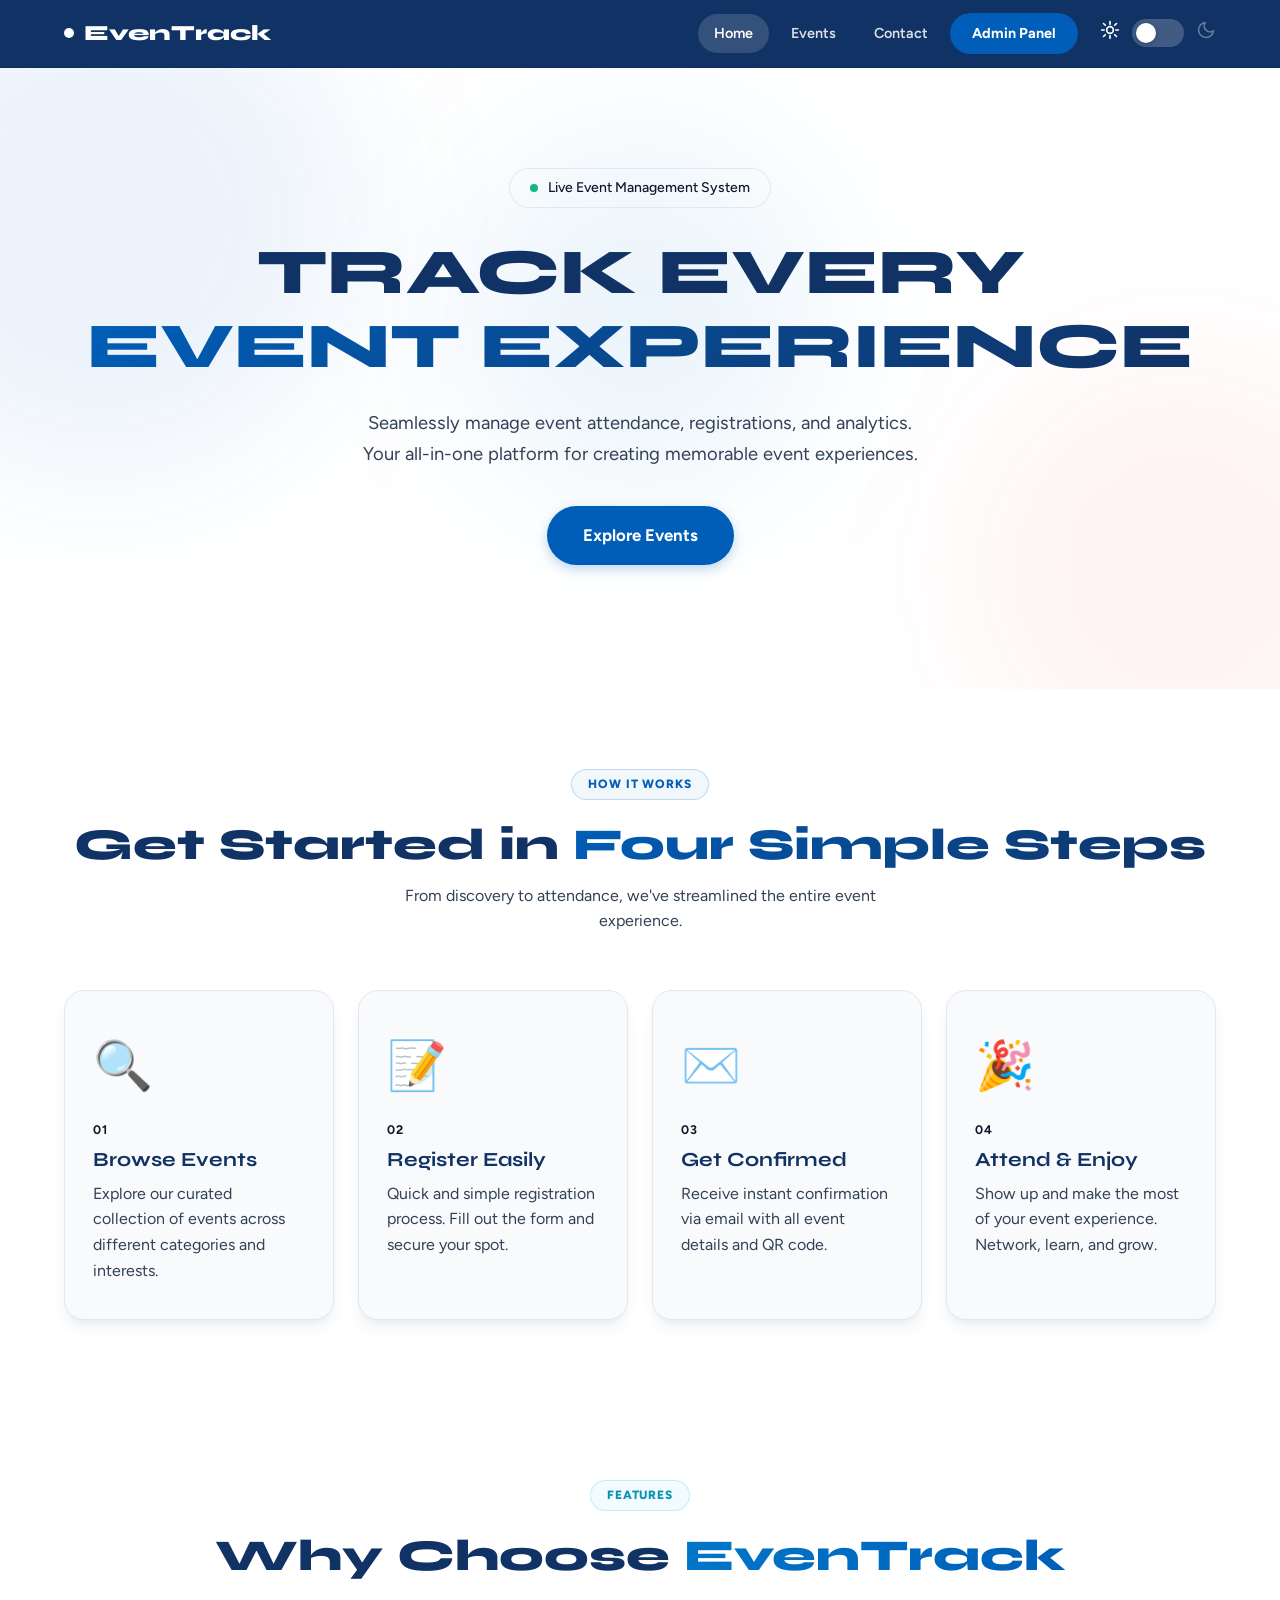
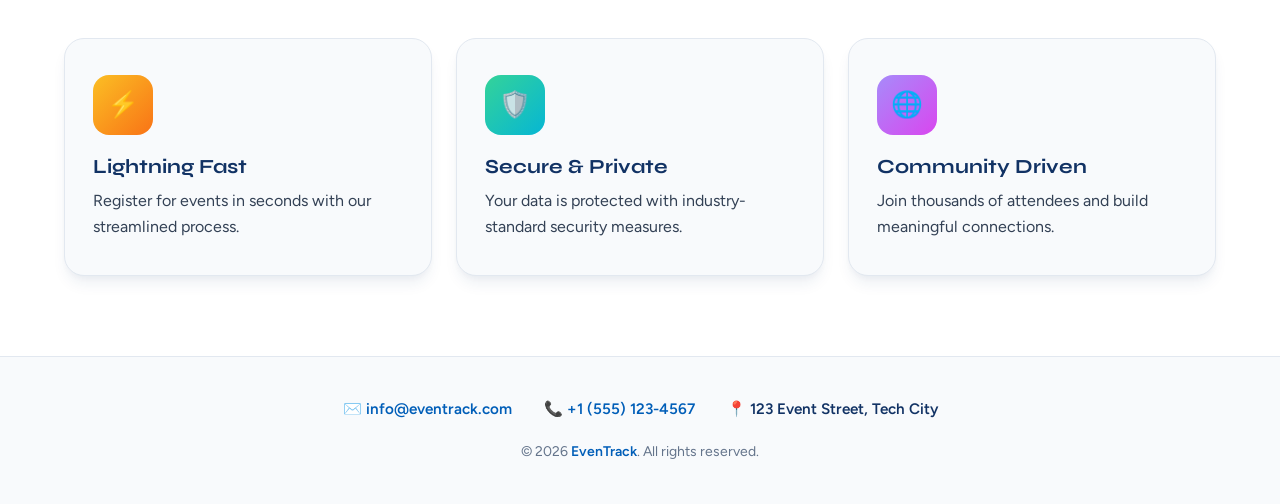
==== commit 299e6f46: "14 changes to event tracking system" ====
--- a/index.html
+++ b/index.html
@@ -1,12 +1,14 @@
 <!DOCTYPE html>
 <html lang="en">
+
 <head>
   <meta charset="UTF-8" />
-  <meta name="viewport" content="width=device-width, initial-scale=1.0"/>
+  <meta name="viewport" content="width=device-width, initial-scale=1.0" />
   <title>EvenTrack — Event Attendance System</title>
-  <link rel="stylesheet" href="css/styles.css"/>
-  <link rel="stylesheet" href="css/home.css"/>
+  <link rel="stylesheet" href="css/styles.css" />
+  <link rel="stylesheet" href="css/home.css" />
 </head>
+
 <body>
   <div id="navbar"></div>
 
@@ -32,7 +34,6 @@
         </p>
         <div class="hero-btns reveal reveal-delay-3">
           <a href="events.html" class="btn btn-primary btn-lg">Explore Events</a>
-          <a href="about.html"  class="btn btn-outline btn-lg">Learn More</a>
         </div>
       </div>
     </section>
@@ -101,20 +102,7 @@
       </div>
     </section>
 
-    <!-- ── CTA ───────────────────────────── -->
-    <section class="section-pad">
-      <div class="container-sm reveal">
-        <div class="cta-box">
-          <div class="orb orb-violet" style="width:300px;height:300px;top:-80px;right:-60px;opacity:0.5"></div>
-          <div class="orb orb-fuchsia" style="width:300px;height:300px;bottom:-60px;left:-60px;opacity:0.4"></div>
-          <div style="position:relative;z-index:1;text-align:center">
-            <h2 style="margin-bottom:16px">Ready to Get Started?</h2>
-            <p style="margin-bottom:32px;font-size:1.1rem">Join thousands of attendees and discover amazing events happening near you.</p>
-            <a href="events.html" class="btn btn-white btn-lg">Browse Events Now</a>
-          </div>
-        </div>
-      </div>
-    </section>
+
   </main>
 
   <div id="footer"></div>
@@ -123,4 +111,5 @@
   <script src="js/nav.js"></script>
   <script src="js/main.js"></script>
 </body>
-</html>
+
+</html>
--- a/css/styles.css
+++ b/css/styles.css
@@ -2,26 +2,24 @@
 
 /* ─── CSS Variables ─────────────────────────────── */
 :root {
-  /* ── iACADEMY LIGHT THEME COLORS ── */
-  --bg: #ffffff; /* Pure white background */
-  --bg-card: #f8fafc; /* Very light gray for cards */
-  --bg-card-hover: #ffffff; /* Cards turn pure white on hover */
-  --border: #e2e8f0; /* Light gray borders */
-  --border-hover: #113264; /* Navy hover state */
-
-  /* Primary Brand Colors from the image */
-  --primary-navy: #113264; /* Deep navy (Navbar & Headings) */
-  --primary-blue: #005eb8; /* Bright blue (Buttons) */
-  --accent-red: #e3000f; /* iACADEMY Red */
-  --accent-orange: #f97316; /* Chat widget orange */
+  --bg: #ffffff;
+  --bg-card: #f8fafc;
+  --bg-card-hover: #ffffff;
+  --border: #e2e8f0;
+  --border-hover: #113264;
+
+  --primary-navy: #113264;
+  --primary-blue: #005eb8;
+  --accent-red: #e3000f;
+  --accent-orange: #f97316;
 
   --white: #ffffff;
 
-  /* Text Colors (Inverted for Light Theme) */
-  --slate-1: #0f172a; /* Darkest slate (Main Body Text) */
-  --slate-2: #334155; /* Medium dark slate (Subtitles) */
-  --slate-3: #64748b; /* Muted slate (Placeholders/Footer) */
-  --slate-4: #cbd5e1; /* Light slate */
+  /* Text Colors (for light Theme) */
+  --slate-1: #0f172a;
+  --slate-2: #334155;
+  --slate-3: #64748b;
+  --slate-4: #cbd5e1;
 
   /* Status Colors */
   --emerald: #10b981;
@@ -29,7 +27,6 @@
   --rose: #e3000f;
   --cyan: #0077c8;
 
-  /* Gradients updated to match the light/corporate feel */
   --grad-main: linear-gradient(
     135deg,
     var(--primary-blue),
@@ -57,7 +54,7 @@
   --nav-h: 68px;
 }
 
-/* ─── Reset & Base ──────────────────────────────── */
+/* Reset & Base */
 *,
 *::before,
 *::after {
@@ -97,9 +94,7 @@
   display: block;
 }
 
-/* Removed the noise overlay for a cleaner, flat corporate look */
-
-/* ─── Layout Helpers ────────────────────────────── */
+/* Layout Helpers */
 .container {
   max-width: 1200px;
   margin: 0 auto;
@@ -114,8 +109,6 @@
   position: relative;
 }
 
-/* ─── Typography ────────────────────────────────── */
-/* Headings are now Deep Navy matching "TOP WORKS" */
 h1,
 h2,
 h3,
@@ -154,13 +147,13 @@
   background-clip: text;
 }
 
-/* ─── Navigation ────────────────────────────────── */
+/* Navigation */
 .navbar {
   position: sticky;
   top: 0;
   z-index: 100;
   height: var(--nav-h);
-  background: var(--primary-navy); /* Solid navy header */
+  background: var(--primary-navy);
   border-bottom: 1px solid rgba(0, 0, 0, 0.1);
   display: flex;
   align-items: center;
@@ -193,10 +186,10 @@
 }
 .nav-link {
   padding: 8px 16px;
-  border-radius: 999px; /* Pill shape matching iAcademy */
+  border-radius: 999px;
   font-size: 0.9rem;
   font-weight: 600;
-  color: rgba(255, 255, 255, 0.85); /* White text on navy */
+  color: rgba(255, 255, 255, 0.85);
   transition:
     color 0.2s,
     background 0.2s;
@@ -212,7 +205,7 @@
 .nav-cta {
   padding: 9px 22px;
   border-radius: 999px;
-  background: var(--primary-blue); /* Apply Now button style */
+  background: var(--primary-blue);
   color: var(--white);
   font-size: 0.9rem;
   font-weight: 700;
@@ -265,14 +258,14 @@
   }
 }
 
-/* ─── Buttons ───────────────────────────────────── */
+/* Buttons*/
 .btn {
   display: inline-flex;
   align-items: center;
   justify-content: center;
   gap: 8px;
   padding: 12px 28px;
-  border-radius: 999px; /* Rounded pill buttons */
+  border-radius: 999px;
   font-family: var(--font-body);
   font-size: 0.95rem;
   font-weight: 700;
@@ -317,12 +310,14 @@
   width: 100%;
 }
 
-/* ─── Cards ─────────────────────────────────────── */
+/* Cards */
 .card {
   background: var(--bg-card);
   border: 1px solid var(--border);
   border-radius: var(--radius-lg);
-  box-shadow: 0 2px 8px rgba(0, 0, 0, 0.04); /* Soft shadow for light theme */
+  box-shadow:
+    0 10px 15px -3px rgba(26, 58, 110, 0.08),
+    0 4px 6px -2px rgba(26, 58, 110, 0.04);
   transition:
     border-color 0.25s,
     box-shadow 0.25s,
@@ -331,12 +326,12 @@
 }
 .card:hover {
   border-color: var(--border-hover);
-  box-shadow: 0 12px 24px rgba(17, 50, 100, 0.1); /* Navy shadow */
+  box-shadow: 0 12px 24px rgba(17, 50, 100, 0.1);
   transform: translateY(-3px);
   background: var(--bg-card-hover);
 }
 
-/* ─── Badges ────────────────────────────────────── */
+/* Badges */
 .badge {
   display: inline-block;
   padding: 4px 12px;
@@ -384,7 +379,7 @@
   color: var(--accent-red);
 }
 
-/* ─── Section Labels ────────────────────────────── */
+/* Section Labels */
 .section-label {
   display: inline-block;
   padding: 5px 16px;
@@ -412,7 +407,7 @@
   border-color: rgba(227, 0, 15, 0.2);
 }
 
-/* ─── Form Elements ─────────────────────────────── */
+/* Form Elements */
 .form-group {
   display: flex;
   flex-direction: column;
@@ -499,7 +494,6 @@
   background: linear-gradient(135deg, #e0e7ff, #c7d2fe);
 }
 
-/* ─── Glowing Orbs (Subdued for Light Theme) ────── */
 .orb {
   position: absolute;
   border-radius: 50%;
@@ -517,7 +511,7 @@
   background: rgba(0, 119, 200, 0.08);
 }
 
-/* ─── Scroll Reveal ─────────────────────────────── */
+/* Scroll Reveal */
 .reveal {
   opacity: 0;
   transform: translateY(24px);
@@ -542,12 +536,12 @@
   transition-delay: 0.4s;
 }
 
-/* ─── Footer ────────────────────────────────────── */
+/* Footer */
 .footer {
   border-top: 1px solid var(--border);
   padding: 40px 0;
   text-align: center;
-  background: var(--bg-card); /* Slightly off-white footer */
+  background: var(--bg-card);
 }
 .footer p {
   font-size: 0.875rem;
@@ -561,14 +555,14 @@
   color: var(--primary-navy);
 }
 
-/* ─── Divider ───────────────────────────────────── */
+/* Divider */
 .divider {
   border: none;
   border-top: 1px solid var(--border);
   margin: 32px 0;
 }
 
-/* ─── Grid Utilities ────────────────────────────── */
+/*  Grid Utilities */
 .grid-2 {
   display: grid;
   grid-template-columns: repeat(2, 1fr);
@@ -600,7 +594,7 @@
   }
 }
 
-/* ─── Stat Card ─────────────────────────────────── */
+/* Stat Card */
 .stat-card {
   padding: 28px;
   border-radius: var(--radius-lg);
@@ -629,7 +623,7 @@
   font-weight: 600;
 }
 
-/* ─── Page Hero ─────────────────────────────────── */
+/*  Page Hero */
 .page-hero {
   padding: 72px 0 56px;
   border-bottom: 1px solid var(--border);
@@ -646,10 +640,9 @@
   font-size: 1.1rem;
 }
 
-/* ─── Toast / Alert ─────────────────────────────── */
 .success-box {
   padding: 40px 32px;
-  background: #f0fdf4; /* Very light green */
+  background: #f0fdf4;
   border: 1px solid #bbf7d0;
   border-radius: var(--radius-xl);
   text-align: center;
@@ -716,9 +709,8 @@
   color: var(--primary-navy) !important;
 }
 
-/* ── Light Theme Text & Highlight Fixes ── */
 ::selection {
-  background: rgba(0, 94, 184, 0.15); /* Soft primary blue highlight */
+  background: rgba(0, 94, 184, 0.15);
   color: var(--primary-navy);
 }
 ::-moz-selection {
@@ -726,7 +718,6 @@
   color: var(--primary-navy);
 }
 
-/* Fix invisible white text leftover from dark mode */
 .admin-login-title,
 .sidebar-brand-name,
 .summary-row .val,
@@ -741,19 +732,211 @@
   color: var(--primary-blue) !important;
 }
 
-/* ── Monogram Typography Overrides ── */
-.event-thumb-emoji, 
-.detail-banner-emoji, 
-.list-thumb, 
-.td-thumb {
-  font-family: var(--font-display) !important;
-  font-weight: 800 !important;
-  color: var(--white) !important;
-  text-transform: uppercase;
-  letter-spacing: 0.05em;
-  font-style: normal !important;
-}
-
-.event-thumb-emoji { text-shadow: 0 4px 12px rgba(0,0,0,0.15); }
-.detail-banner-emoji { text-shadow: 0 8px 24px rgba(0,0,0,0.2); }
-.list-thumb, .td-thumb { font-size: 1.15rem !important; text-shadow: 0 2px 4px rgba(0,0,0,0.1); }
+.event-thumb {
+  height: 180px;
+  width: 100%;
+  overflow: hidden;
+  background: var(--slate-4);
+}
+
+.event-image {
+  width: 100%;
+  height: 100%;
+  object-fit: cover;
+  display: block;
+  transition: transform 0.3s ease;
+}
+
+.event-card:hover .event-image {
+  transform: scale(1.05);
+}
+
+/* DARK MODE TOGGLE */
+[data-theme="dark"] {
+  --bg: #0d0d0f;
+  --bg-card: #1e1e26;
+  --bg-card-hover: #23232e;
+  --border: #2a2a36;
+
+  --slate-1: #e8eaf2;
+  --slate-2: #9da5c0;
+  --slate-3: #5a6280;
+
+  --primary-navy: #e8eaf2;
+}
+
+.theme-toggle {
+  display: flex;
+  align-items: center;
+  gap: 0.75rem;
+  cursor: pointer;
+  user-select: none;
+  margin-left: 16px;
+}
+.toggle-track {
+  width: 52px;
+  height: 28px;
+  background: rgba(255, 255, 255, 0.2);
+  border-radius: 999px;
+  position: relative;
+  transition:
+    background 0.35s ease,
+    box-shadow 0.35s ease;
+}
+.toggle-knob {
+  position: absolute;
+  top: 4px;
+  left: 4px;
+  width: 20px;
+  height: 20px;
+  border-radius: 50%;
+  background: #fff;
+  box-shadow: 0 1px 4px rgba(0, 0, 0, 0.25);
+  transition: transform 0.35s cubic-bezier(0.34, 1.56, 0.64, 1);
+}
+[data-theme="dark"] .toggle-knob {
+  transform: translateX(24px);
+}
+.toggle-icon svg {
+  width: 20px;
+  height: 20px;
+  fill: none;
+  stroke: #fff;
+  stroke-width: 2;
+  stroke-linecap: round;
+  stroke-linejoin: round;
+  transition: opacity 0.35s ease;
+}
+.icon-sun {
+  opacity: 1;
+}
+.icon-moon {
+  opacity: 0.35;
+}
+[data-theme="dark"] .icon-sun {
+  opacity: 0.35;
+}
+[data-theme="dark"] .icon-moon {
+  opacity: 1;
+}
+
+[data-theme="dark"] .navbar,
+[data-theme="dark"] .mobile-menu {
+  background: #0d0d0f;
+  border-bottom: 1px solid var(--border);
+}
+
+[data-theme="dark"] .form-input {
+  background: #15151a;
+  color: #e8eaf2;
+  border-color: var(--border);
+}
+
+[data-theme="dark"] select.form-input option {
+  background: #15151a;
+  color: #e8eaf2;
+}
+
+[data-theme="dark"] .page-hero {
+  background: linear-gradient(to bottom, #1e1e26, #0d0d0f);
+}
+
+[data-theme="dark"] .btn-white {
+  background: #2a2a36;
+  color: #e8eaf2;
+  border: 1px solid var(--border);
+}
+
+[data-theme="dark"] .success-box {
+  background: rgba(16, 185, 129, 0.1);
+  border-color: rgba(16, 185, 129, 0.2);
+}
+
+[data-theme="dark"] .success-box h3 {
+  color: #34d399;
+}
+
+/* gallery feature */
+.image-modal-overlay {
+  display: none;
+  position: fixed;
+  z-index: 9999;
+  left: 0;
+  top: 0;
+  width: 100%;
+  height: 100%;
+  background-color: rgba(0, 0, 0, 0.85);
+  backdrop-filter: blur(5px);
+  align-items: center;
+  justify-content: center;
+  cursor: zoom-out;
+  opacity: 0;
+  transition: opacity 0.3s ease;
+}
+
+.image-modal-overlay.show {
+  display: flex;
+  opacity: 1;
+}
+
+.image-modal-content {
+  max-width: 90%;
+  max-height: 90vh;
+  border-radius: var(--radius-sm);
+  box-shadow: 0 10px 40px rgba(0, 0, 0, 0.6);
+  cursor: default;
+  transform: scale(0.95);
+  transition: transform 0.3s cubic-bezier(0.175, 0.885, 0.32, 1.275);
+}
+
+.image-modal-overlay.show .image-modal-content {
+  transform: scale(1);
+}
+
+.image-modal-close {
+  position: absolute;
+  top: 20px;
+  right: 30px;
+  color: #ffffff;
+  font-size: 40px;
+  font-weight: bold;
+  cursor: pointer;
+  transition: color 0.2s;
+}
+
+.image-modal-close:hover {
+  color: #cbd5e1;
+}
+
+.detail-banner img {
+  cursor: zoom-in;
+}
+
+/*error popup*/
+/* --- Validation States --- */
+.form-input.is-invalid {
+  border-color: #ef4444; /* Red border */
+  background-color: #fef2f2;
+}
+
+/* Dark mode adjustment for invalid state */
+[data-theme="dark"] .form-input.is-invalid {
+  background-color: rgba(239, 68, 68, 0.1);
+}
+
+.validation-msg {
+  color: #ef4444;
+  font-size: 0.75rem;
+  margin-top: 4px;
+  display: none; /* Hidden by default */
+}
+
+.validation-msg.show {
+  display: block; /* Shows when there is an error */
+}
+
+.btn-primary:disabled {
+  background-color: var(--slate-3);
+  cursor: not-allowed;
+  opacity: 0.6;
+}
